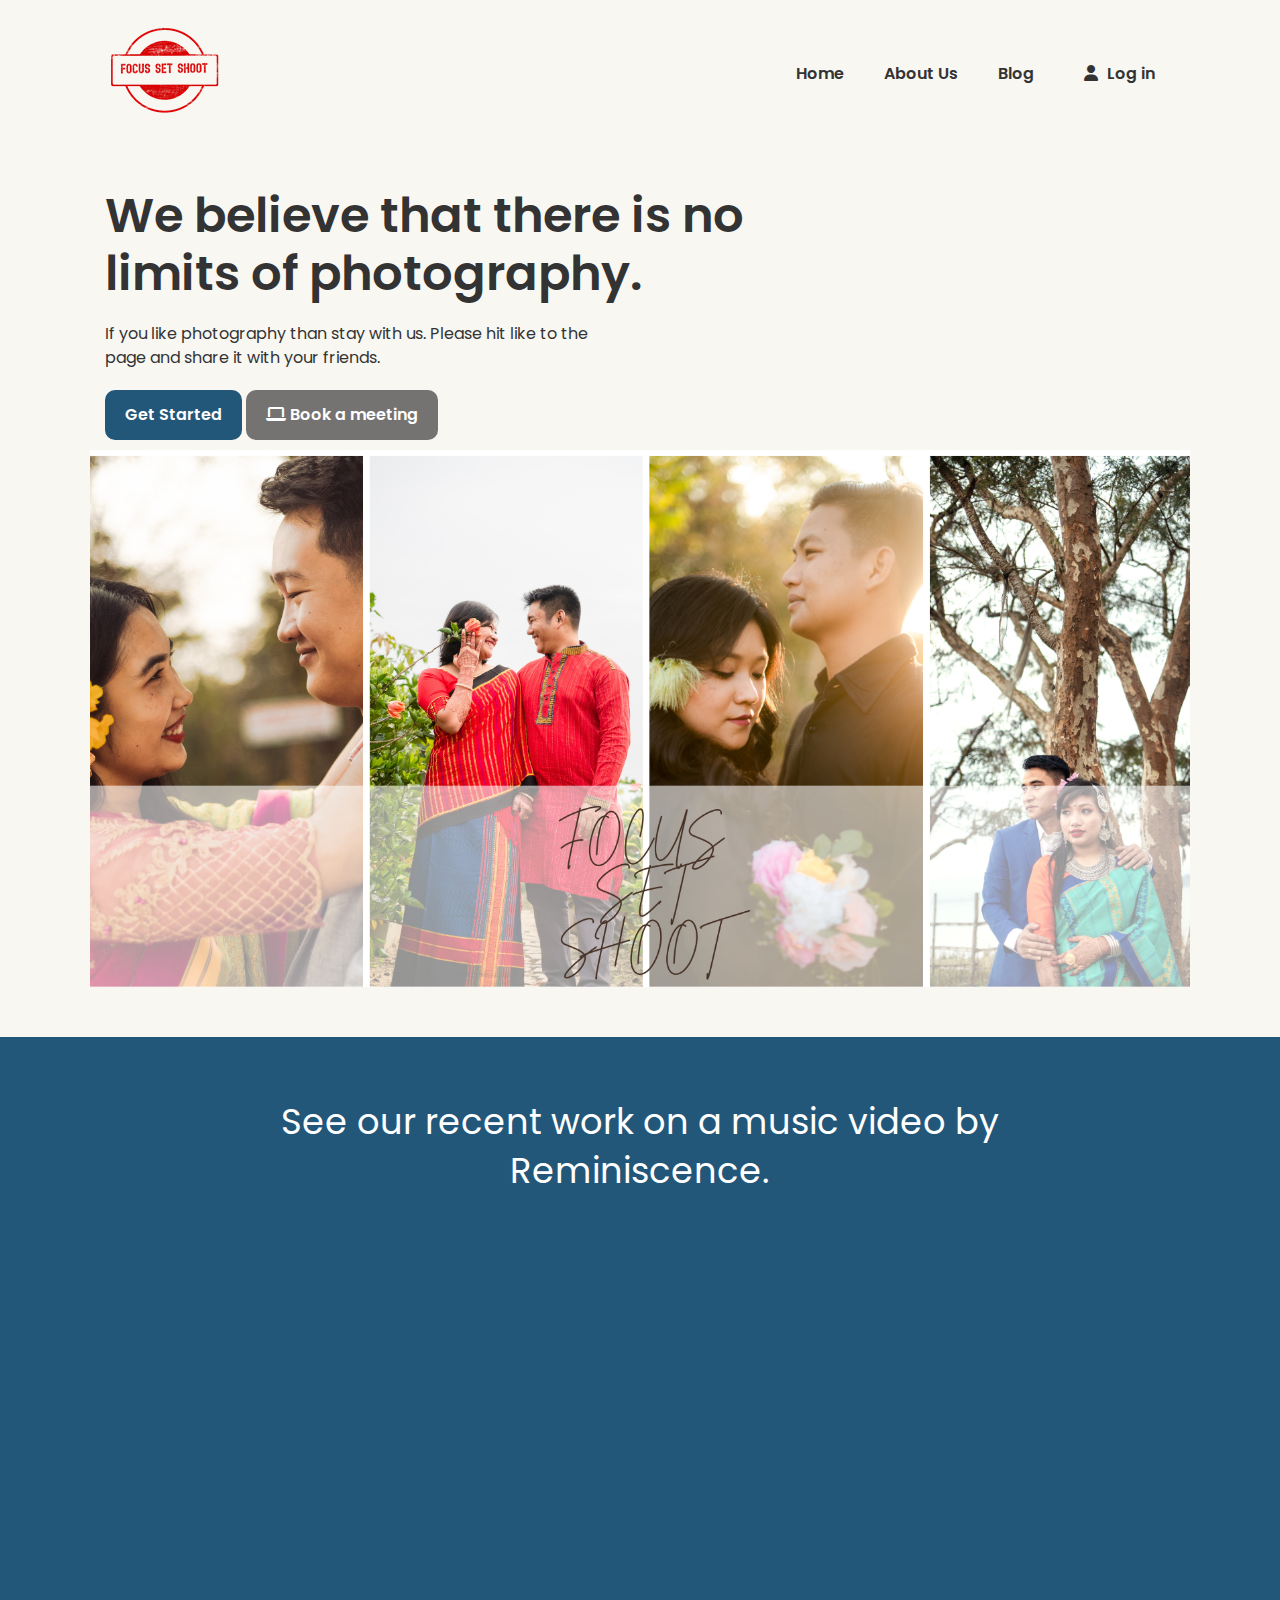
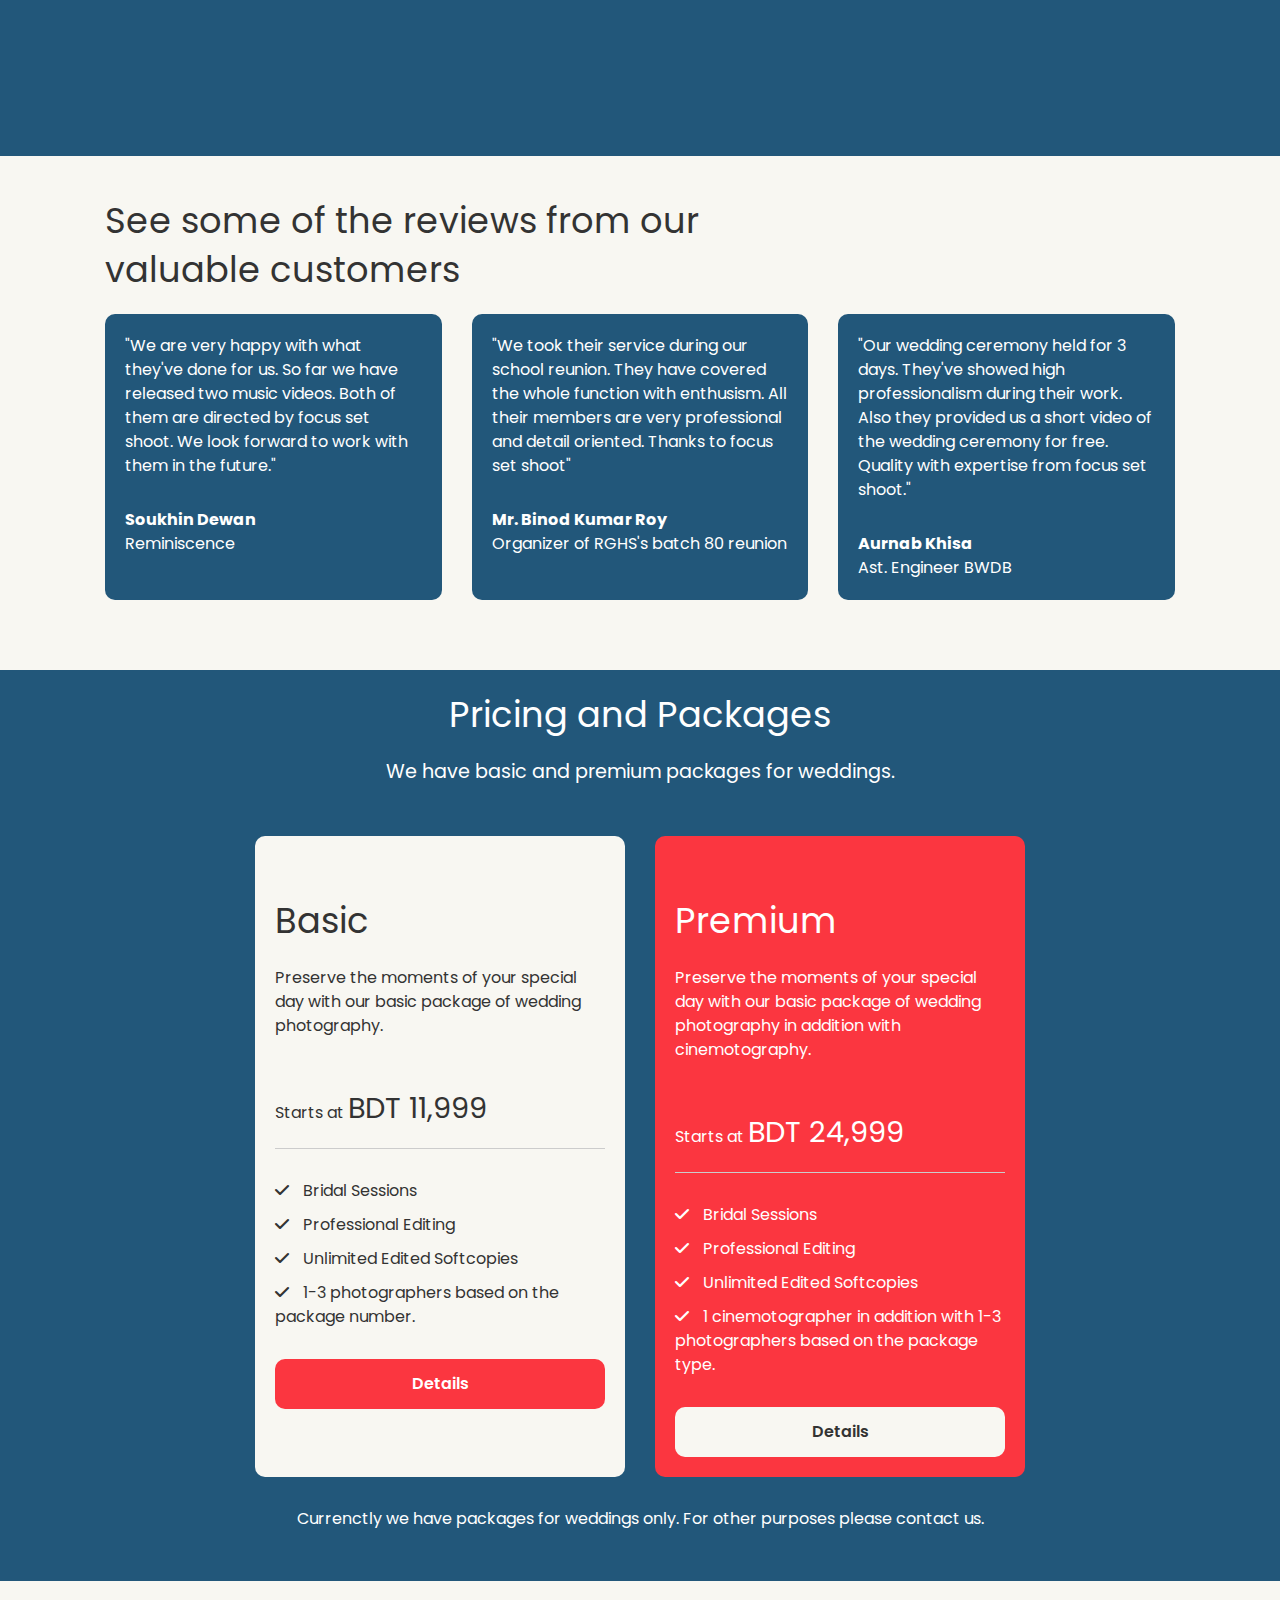
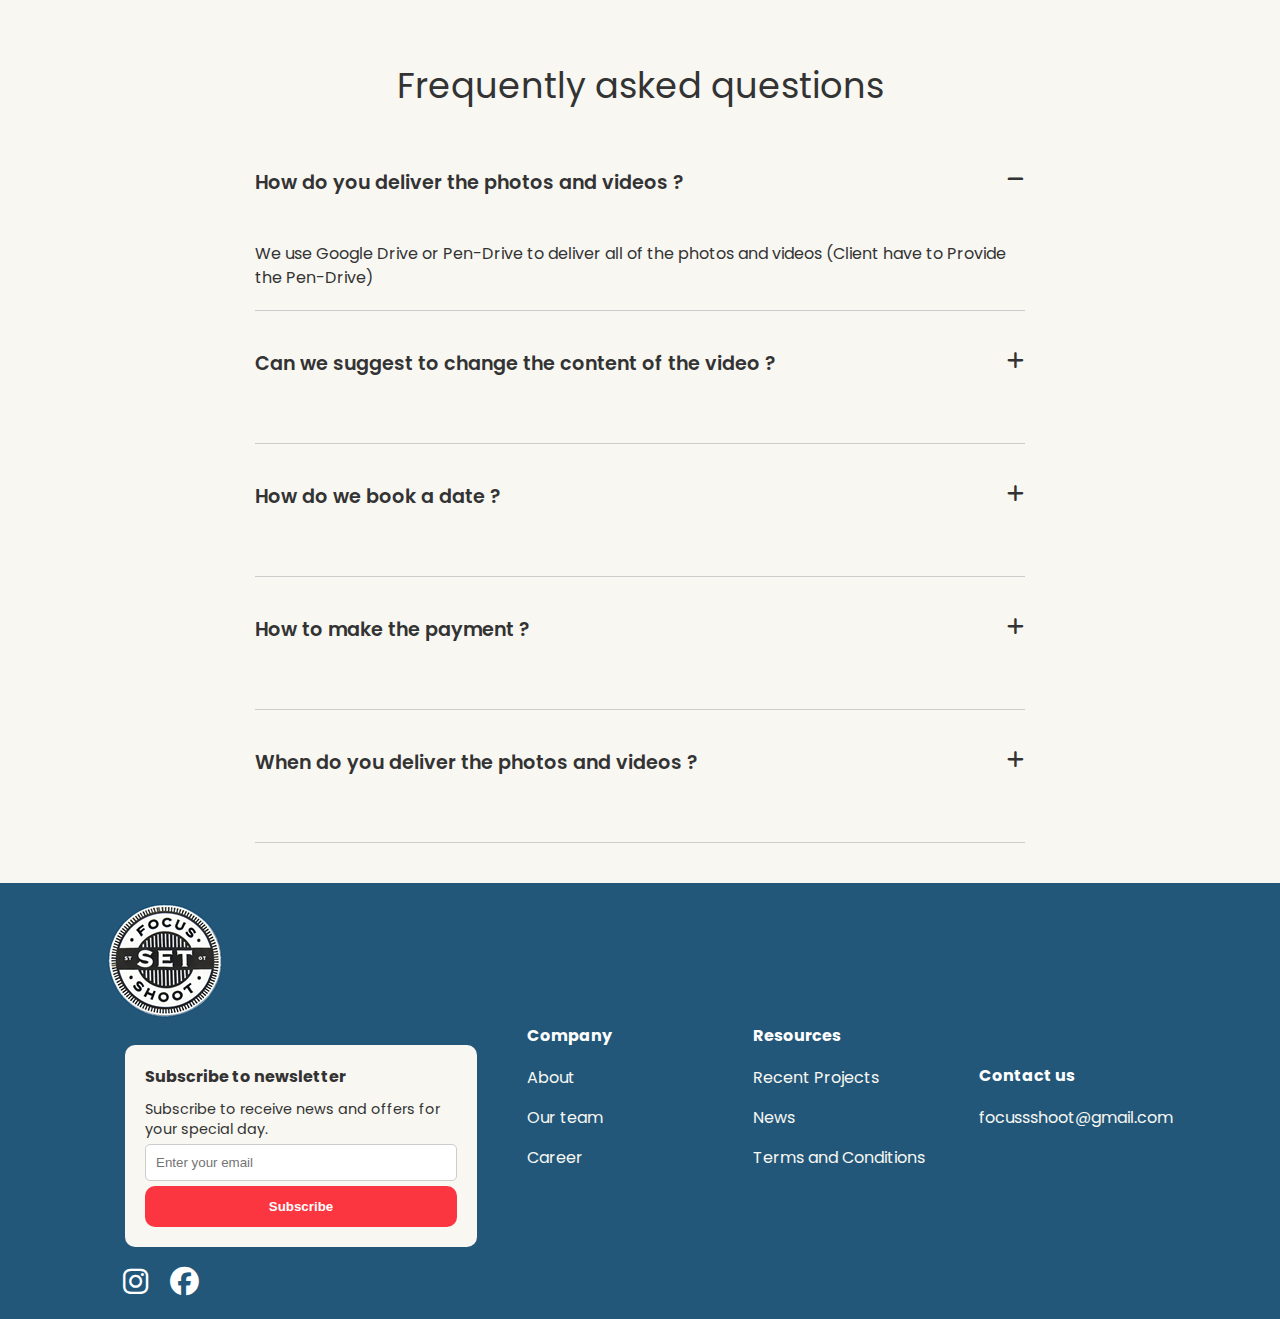
==== MyProject/index.html @ d3f42a9a "footer done, new logo added, olod logo modified" ====
<!DOCTYPE html>
<html lang="en">
  <head>
    <meta charset="UTF-8" />
    <meta name="viewport" content="width=device-width, initial-scale=1.0" />
    <title>Focus Set Shoot</title>

    <link rel="preconnect" href="https://fonts.googleapis.com" />
    <link rel="preconnect" href="https://fonts.gstatic.com" crossorigin />
    <link
      href="https://fonts.googleapis.com/css2?family=Poppins:wght@300;400;600;700&display=swap"
      rel="stylesheet"
    />

    <link
      rel="stylesheet"
      href="https://cdnjs.cloudflare.com/ajax/libs/font-awesome/6.7.2/css/all.min.css"
      integrity="sha512-Evv84Mr4kqVGRNSgIGL/F/aIDqQb7xQ2vcrdIwxfjThSH8CSR7PBEakCr51Ck+w+/U6swU2Im1vVX0SVk9ABhg=="
      crossorigin="anonymous"
      referrerpolicy="no-referrer"
    />

    <link rel="stylesheet" href="CSS/style.css" />
    <link rel="shortcut icon" href="images/icon.ico" type="image/x-icon" />
  </head>
  <body>
    <nav class="navbar">
      <div class="container">
        <div class="logo">
          <a href="index.html">
            <img src="images/logoRd.png" alt="logo" />
          </a>
        </div>

        <div class="main-menu">
          <ul>
            <li>
              <a href="index.html">Home</a>
            </li>
            <li>
              <a href="#">About Us</a>
            </li>
            <li>
              <a href="#">Blog</a>
            </li>

            <li>
              <a class="btn" href="#">
                <i class="fas fa-user"></i>
                Log in
              </a>
            </li>

          </ul>
        </div>
      </div>
    </nav>

    <!-- hero -->
    <section class="hero bg-light">

      <div class="container">
        <div class="hero-content">
          <h1 class="hero-heading text-xxl">
            We believe that there is no limits of photography.
          </h1>

          <p class="hero-text">
            If you like photography than stay with us. Please hit like to the page and share it with your friends.
          </p>

          <div class="hero-buttons">
            <a href="#" class="btn btn-semi-dark">
              Get Started
            </a>

            <a href="#" class="btn btn-light">
              <i class="fas fa-laptop"></i> Book a meeting
            </a>
          </div>



        </div>
      </div>
      <!-- <div class="container">
        <div class="hero-img">
          <img src="images/Hero Cropped.png" alt="hero-img">
        </div>
      </div> -->
    </section>


    <!-- Video Preview -->

    <section class="video bg-semi-dark">
      <div class="container-sm">
        <h2 class="video-heading text-xl text-center">
          See our recent work on a music video by Reminiscence.
        </h2>

        <div class="video-content">
          <iframe width="100%" height="100%" src="https://www.youtube.com/embed/bl9ekJa2oDQ?si=7kIt1I6F8BLaZdDZ" title="YouTube video player" frameborder="0" allow="accelerometer; autoplay; clipboard-write; encrypted-media; gyroscope; picture-in-picture; web-share" referrerpolicy="strict-origin-when-cross-origin" allowfullscreen></iframe>
        </div>


      </div>
    </section>
    
    <!-- Testimonials -->

    <section class="testimonials bg-light">
      <div class="container">
        <h3 class="testimonials-heading text-xl">
          See some of the reviews from our valuable customers
        </h3>
        <div class="testimonials-grid">
          <div class="card">
            <p>"We are very happy with what they've done for us. So far we have released two music videos. Both of them are directed by focus set shoot. We look forward to work with them in the future."</p>
            <p>Soukhin Dewan</p>
            <p>Reminiscence</p>
          </div>

          <div class="card">
            <p>"We took their service during our school reunion. They have covered the whole function with enthusism. All their members are very professional and detail oriented. Thanks to focus set shoot"</p>
            <p>Mr. Binod Kumar Roy</p>
            <p>Organizer of RGHS's batch 80 reunion</p>
          </div>

          <div class="card">
            <p>"Our wedding ceremony held for 3 days. They've showed high professionalism during their work. Also they provided us a short video of the wedding ceremony for free. Quality with expertise from focus set shoot."</p>
            <p>Aurnab Khisa</p>
            <p>Ast. Engineer BWDB</p>
          </div>
        </div>

      </div>
    </section>


    <!-- Pricing and packages -->

    <section class="pricing bg-semi-dark">
      <div class="container-sm">
        <h3 class="pricing-heading text-xl text-center">
          Pricing and Packages
        </h3>
        <p class="pricing-subheading text-md text-center">
          We have basic and premium packages for weddings.
        </p>

        <!-- pricing grid -->
         <div class="pricing-grid">
          <!-- Pricing Card 1 -->
          <div class="card bg-light">
            <div class="pricing-card-header">
              <h4 class="pricing-card-heading text-xl">
                Basic
              </h4>
              <p class="pricing-card-subheading">
                Preserve the moments of your special day with our basic package of wedding photography. 
              </p>
              <p class="pricing-card-price">
                Starts at
                <span class="text-lg">BDT 11,999</span>
              </p>
            </div>

            <div class="pricing-card-body">
              <ul>
                <li>
                  <i class="fas fa-check"></i>
                  Bridal Sessions
                </li>
                <li>
                  <i class="fas fa-check"></i>
                  Professional Editing
                </li>
                <li>
                  <i class="fas fa-check"></i>
                  Unlimited Edited Softcopies
                </li>
                <li>
                  <i class="fas fa-check"></i>
                  1-3 photographers based on the package number.
                </li>
              </ul>

              <a href="#" class="btn btn-primary btn-block">Details</a>

            </div>
          </div>
          <!-- Pricing card 2 -->
          <div class="card bg-primary">
            <div class="pricing-card-header">
              <h4 class="pricing-card-heading text-xl">
                Premium
              </h4>
              <p class="pricing-card-subheading">
                Preserve the moments of your special day with our basic package of wedding photography in addition with cinemotography. 
              </p>
              <p class="pricing-card-price">
                Starts at
                <span class="text-lg">BDT 24,999</span>
              </p>
            </div>

            <div class="pricing-card-body">
              <ul>
                <li>
                  <i class="fas fa-check"></i>
                  Bridal Sessions
                </li>
                <li>
                  <i class="fas fa-check"></i>
                  Professional Editing
                </li>
                <li>
                  <i class="fas fa-check"></i>
                  Unlimited Edited Softcopies
                </li>
                <li>
                  <i class="fas fa-check"></i>
                  1 cinemotographer in addition with 1-3 photographers based on the package type.
                </li>
              </ul>
              <a href="#" class="btn btn-block">Details</a>
            </div>
          </div>
        </div>
         
        <p class="pricing-footer text-center">
        Currenctly we have packages for weddings only. For other purposes please contact us.
        </p>

      </div>

    </section>

<!-- FAQ -->
    <section class="faq bg-light">
      <div class="container-sm">
        <h3 class="text-xl text-center">
          Frequently asked questions
        </h3>

        <div class="faq-content">
          <div class="faq-group">
            <div class="faq-group-header">
              <h4 class="text-md">
                How do you deliver the photos and videos ?
              </h4>
              <i class="fas fa-minus"></i>
            </div>
            <div class="faq-group-body open">
              <p>We use Google Drive or Pen-Drive to deliver all
                of the photos and videos (Client have to Provide
                the Pen-Drive)</p>
            </div>
          </div>
          
          <div class="faq-group">
            <div class="faq-group-header">
              <h4 class="text-md">
                Can we suggest to change the content of the video ?
              </h4>
              <i class="fas fa-plus"></i>
            </div>
            <div class="faq-group-body">
              <p>We highly appreciate customer participation in content creation. However, after the finalized product we charge some extra amount for re-editing the content.</p>
            </div>
          </div>
          
          <div class="faq-group">
            <div class="faq-group-header">
              <h4 class="text-md">
                How do we book a date ?
              </h4>
              <i class="fas fa-plus"></i>
            </div>
            <div class="faq-group-body">
              <p>Contact us through email for business purposes and for local service contact us via whatsapp. Besides, you can connect with us through social media.</p>
            </div>
          </div>
          
          <div class="faq-group">
            <div class="faq-group-header">
              <h4 class="text-md">
                How to make the payment ?
              </h4>
              <i class="fas fa-plus"></i>
            </div>
            <div class="faq-group-body">
              <p>We receieve payment via bkash, nagad, bank transfer and cash.</p>
            </div>
          </div>
          
          <div class="faq-group">
            <div class="faq-group-header">
              <h4 class="text-md">
                When do you deliver the photos and videos ?
              </h4>
              <i class="fas fa-plus"></i>
            </div>
            <div class="faq-group-body">
              <p>We deliver the photos within 2 months.</p>
            </div>
          </div>
        </div>

      </div>
    </section>


    <!-- footer -->
    <footer class="footer bg-semi-dark">
      <div class="container">
        <div class="footer-grid">
          <div>
            <a href="index.html">
              <img src="images/whitelg.png" alt="logo">
            </a>

            <div class="card bg-light">
              <h4>Subscribe to newsletter</h4>
              <p class="text-sm">Subscribe to receive news and offers for your special day.</p>
              <form>
                <input type="email" placeholder="Enter your email" id="email">
                <button type="submit" class="btn btn-primary btn-block">Subscribe</button>
              </form>
            </div>
            <i class="fab fa-instagram"></i>
            <i class="fab fa-facebook"></i>
          </div>

          <div>
            <h4>Company</h4>
            <ul>
              <li><a href="#">About</a></li>
              <li><a href="#">Our team</a></li>
              <li><a href="#">Career</a></li>
            </ul>
          </div>

          <div>
            <h4>Resources</h4>
            <ul>
              <li><a href="#">Recent Projects</a></li>
              <li><a href="#">News</a></li>
              <li><a href="#">Terms and Conditions</a></li>
            </ul>
          </div>

          <div>
            <h4>Contact us</h4>
            <ul>
              <li><a href="#">focussshoot@gmail.com</a></li>
            </ul>
          </div>

        </div>
      </div>
    </footer>


    <script src="js/main.js"></script>
  </body>
</html>
---- MyProject/CSS/style.css ----
* {
    box-sizing: border-box;
    margin: 0;
    padding: 0;
}

:root {
    --primary-color: #FB3640;
    --light-color:#F8F7F2; 
    --dark-color: #111; 
    --semi-dark-color: #22577A;
}

body {
    font-family: 'Poppins', sans-serif;
    font-size: 16px;
    line-height: 1.5;
    background: var(--light-color);
}

a {
    text-decoration: none;
    color: #333;
}

ul {
    list-style: none;
}

img {
    max-width: 100%;
}


/* Navbar*/
.navbar {
    background: var(--light-color);
    padding: 20px;
}

.navbar .container {
    display: flex;
    justify-content: space-between;
    align-items: center;
}

.navbar .main-menu ul {
    display: flex;
}

.navbar ul li a {
    padding: 10px 20px;
    display: block;
    font-weight: 600;
    transition: 0.5s;
}

.navbar ul li a:hover {
    color: var(--primary-color);
} 

.navbar ul li:last-child a {
    margin-left: 10px;
}

.navbar ul li i {
    margin-right: 5px;
}


/* hero */
.hero {
    margin-bottom: 50px;
    background: var(--light-color);
}

.hero .container {
    background: url(../images/Hero\ Cropped.png) no-repeat;
    background-size: contain;
    background-position: center bottom;
    height: 800px;
    /* margin-top: 20px; */
}



.hero .hero-content {
    width: 70%;
}

.hero .hero-text {
    width: 70%;
    margin-bottom: 20px;
}


/* Vdo content */

.video {
    padding: 10px 0 40px;
}

.video h2{
    color: #fff;
    padding-top: 10px;
}

.video-content {
    padding: 10px 0 40px;
    display: flex;
    justify-content: center;
    align-items: center;
    height: 500px;
}


/* Testimonials */
.testimonials .container {
    padding-bottom: 30px;
}

.testimonials-heading {
    width: 700px;
}

.testimonials-grid {
    display: grid;
    grid-template-columns: repeat(3, 1fr);
    gap: 30px;
}

.testimonials .card p:nth-child(2) {
    margin-top: 30px;
    font-weight: bold;
}


/* Pricing  */

.pricing .container-sm {
    padding-bottom: 20px;
}

.pricing .pricing-heading {
    padding-top: 20px;
}

.pricing .pricing-grid {
    display: grid;
    grid-template-columns: repeat(2, 1fr);
    gap: 30px;
    margin-top: 50px;
}

.pricing-grid .card a:last-child {
    margin-top: 30px;
}

.pricing .pricing-card-subheading {
    margin-bottom: 30px;
}

.pricing .pricing-card-price {
    margin-bottom: 30px;
    padding: 20px 0;
    border-bottom: 1px solid #ccc;
}

.pricing ul {
    margin: 30px 0;
}

.pricing ul li {
    margin-bottom: 10px;
}

.pricing ul li i {
    margin-right: 10px;
}

.pricing .pricing-footer {
    margin: 30px 0;
}


/* FAQ */

.faq {
    padding: 40px 0;
}

.faq .faq-group {
    border-bottom: 1px solid #ccc;
    padding-bottom: 20px;
}

.faq .faq-group .faq-group-header {
    position: relative;
    padding: 20px 0;
    margin-bottom: 15px;
} 

.faq .faq-group .faq-group-header h4 {
    font-weight: 600;
    width: 90%;
}

.faq .faq-group .faq-group-header i {
    position: absolute;
    right: 0;
    top: 40px; 
    font-size: 1.2rem;
    cursor: pointer;
}

.faq .faq-group .faq-group-body {
    display: none;
}

.faq .faq-group .faq-group-body.open {
    display: block;
}


/* Footer */

.footer {
    padding: 20px 0;
}

.footer h4 {
    margin-bottom: 10px;
}

.footer ul li {
    line-height: 2.5;
}

.footer ul li a {
    color: #F8F7F2;
}

.footer i {
    font-size: 1.8rem;
}

.footer .footer-grid {
    display: grid;
    grid-template-columns: 2fr 1fr 1fr 1fr;
    gap: 30px;
    justify-content: center;
    align-items: center;
}

.footer .card {
    margin: 20px;
}

.footer input[type='email'] {
    width: 100%;
    padding: 10px;
    border: 1px solid #ccc;
    border-radius: 5px;
    margin-bottom: 5px;
}

.footer .footer-grid i {
    margin-left: 18px;
}


/* utility classes */

.container {
    max-width: 1100px;
    margin: 0 auto;
    padding: 0 15px;
}

.container-sm {
    max-width: 800px;
    margin: 0 auto;
    padding: 0 15px;
}

/* Buttons */

.btn {
    display: inline-block;
    padding: 13px 20px;
    background: var(--light-color);
    color: #333;
    font-weight: 600;
    text-decoration: none;
    border: none;
    border-radius: 10px;
    cursor: pointer;
    text-align: center;
    transition: 0.5s;
}

.btn:hover {
    opacity: 0.8;
}

.btn-primary {
    background: var(--primary-color);
    color: #fff;
}

.btn-light {
    background: #757272;
    color: #fff;
}

.btn-dark {
    background: var(--dark-color);
    color: #fff;
}

.btn-semi-dark {
    background: var(--semi-dark-color);
    color: #fff;
}

.btn-block {
    display: block;
    width: 100%;
}

/* Card */

.card {
    background: var(--semi-dark-color);
    color: #fff;
    border-radius: 10px;
    padding: 20px;
}

/* text classes */

.text-xxl {
    font-size: 3rem;
    line-height: 1.2;
    font-weight: 600;
    margin: 40px 0 20px;
}

.text-xl {
    font-size: 2.2rem;
    line-height: 1.4;
    font-weight: normal;
    margin: 40px 0 20px;
}

.text-lg {
    font-size: 1.8rem;
    line-height: 1.4;
    font-weight: normal;
    margin: 30px 0 20px;
}

.text-md {
    font-size: 1.2rem;
    line-height: 1.4;
    font-weight: normal;
    margin: 20px 0 10px;
}

.text-sm {
    font-size: .9rem;
    line-height: 1.4;
    font-weight: normal;
    margin: 10px 0 5px;
}

.text-center {
    text-align: center;
}


/* background */

.bg-primary {
    background: var(--primary-color);
    color: #fff;
}

.bg-light {
    background: var(--light-color);
    color: #333;
}

.bg-dark {
    background: var(--dark-color);
    color: #fff;
}

.bg-semi-dark {
    background: var(--semi-dark-color);
    color: #fff;
}
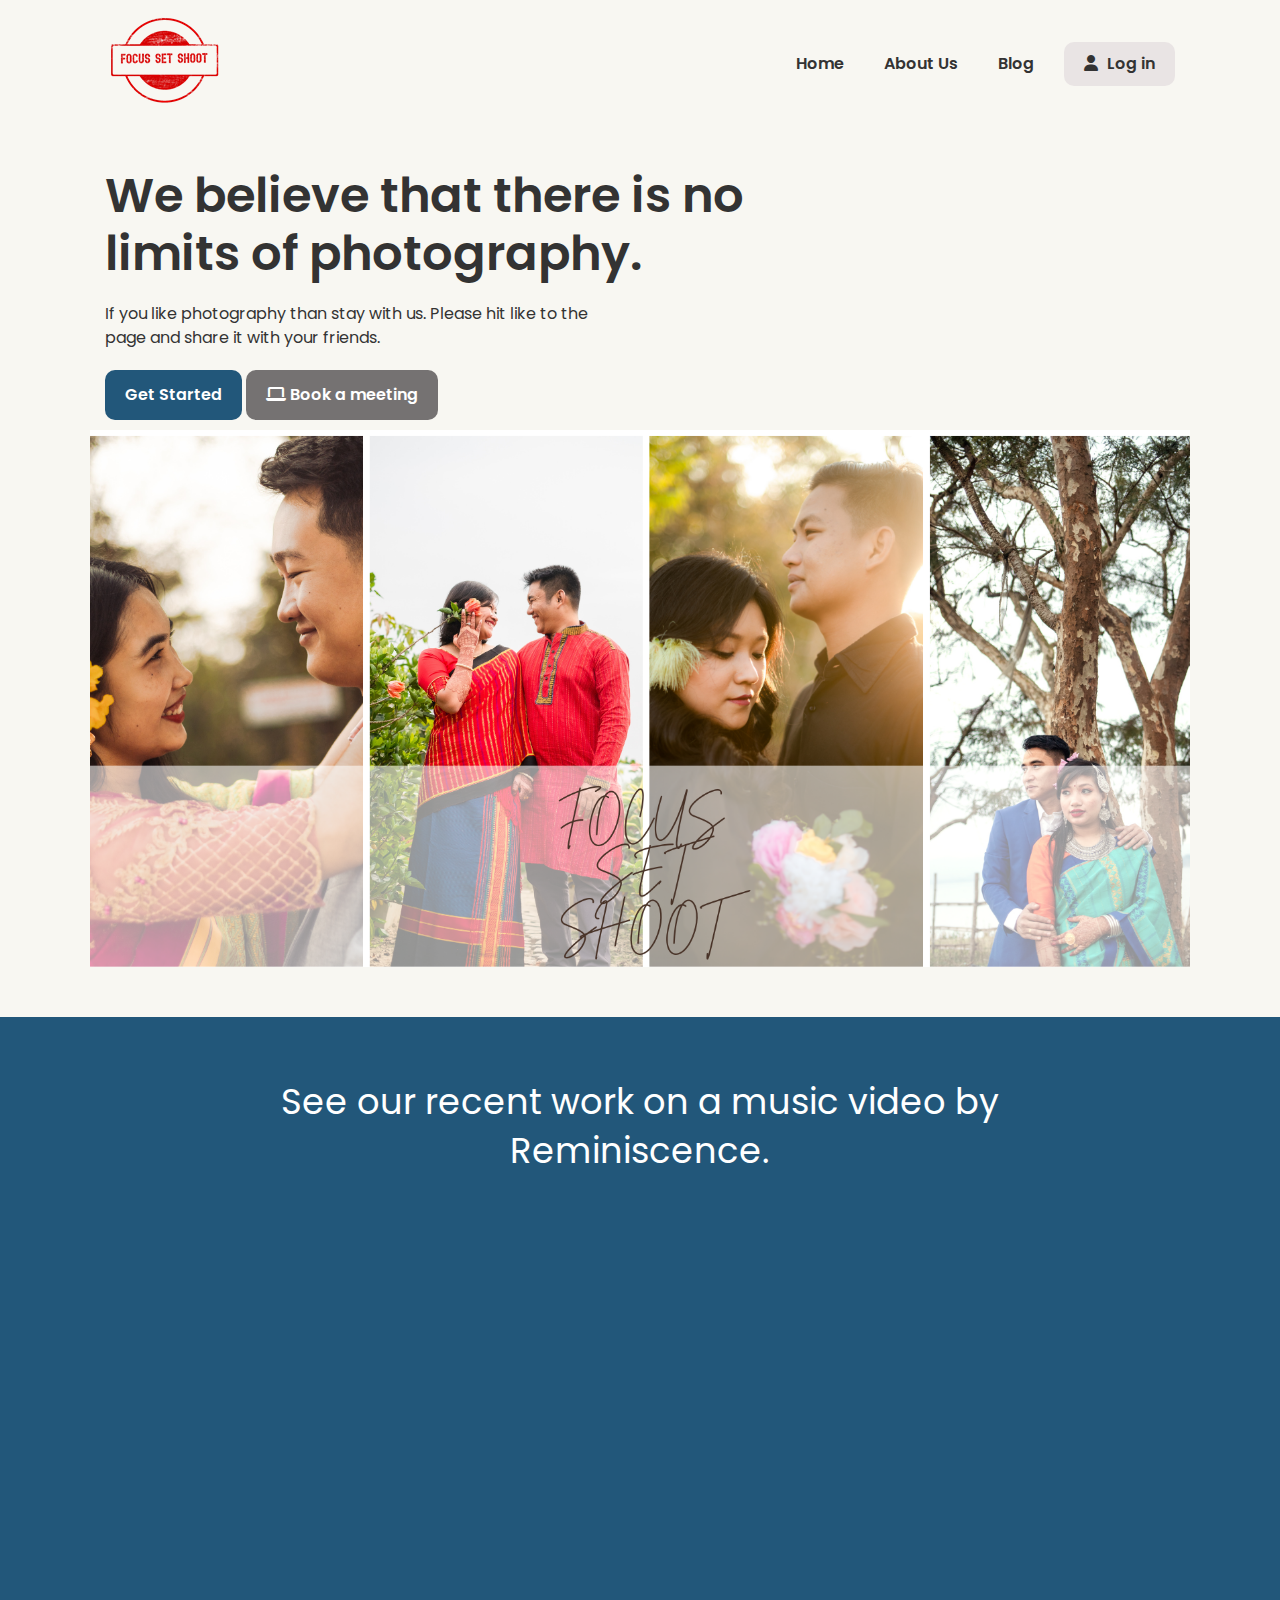
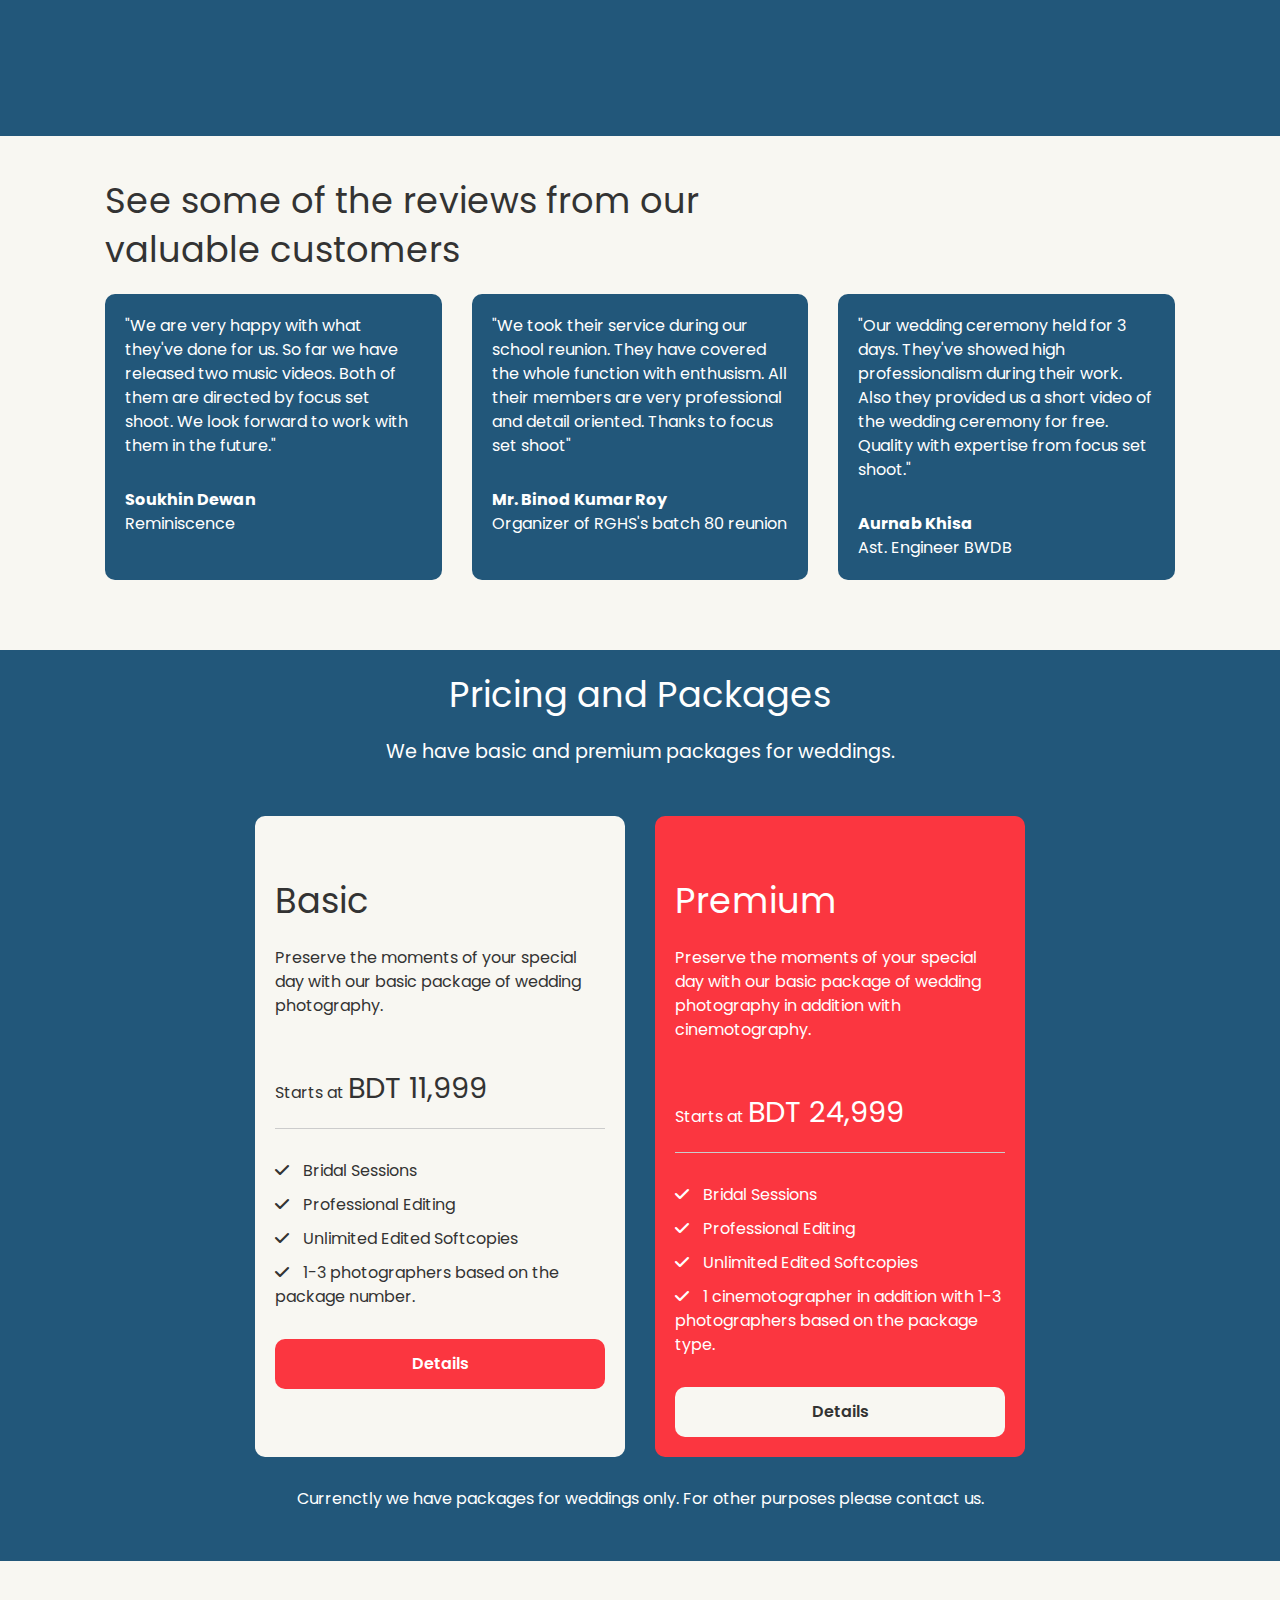
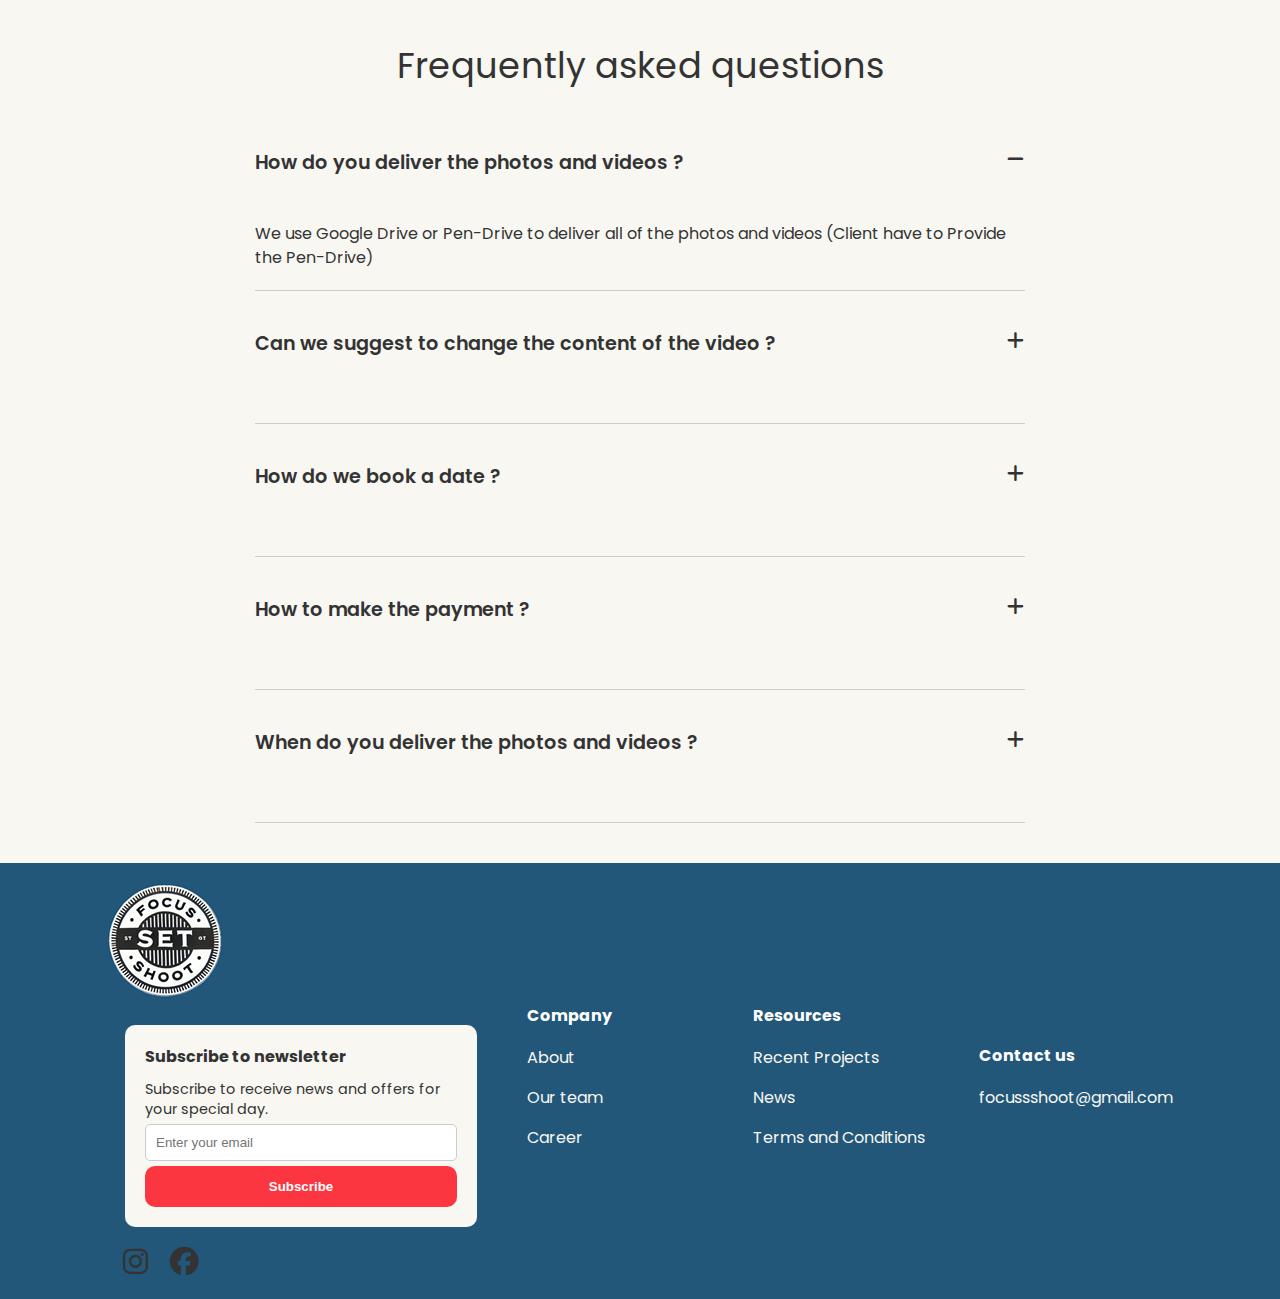
==== commit 61a2fee7: "hamburger menu done with responsiveness" ====
--- a/MyProject/index.html
+++ b/MyProject/index.html
@@ -53,6 +53,36 @@
 
           </ul>
         </div>
+
+        <!-- Hamburger-menu -->
+
+        <button id="hamburger-button" class="hamburger-button">
+          <div class="hamburger-line"></div>
+          <div class="hamburger-line"></div>
+          <div class="hamburger-line"></div>
+        </button>
+
+        <div class="mobile-menu">
+          <ul>
+            <li>
+              <a href="index.html">Home</a>
+            </li>
+            <li>
+              <a href="#">About Us</a>
+            </li>
+            <li>
+              <a href="#">Blog</a>
+            </li>
+
+            <li>
+              <a class="btn" href="#">
+                <i class="fas fa-user"></i>
+                Log in
+              </a>
+            </li>
+          </ul>
+          
+        </div>
       </div>
     </nav>
 
@@ -329,8 +359,8 @@
                 <button type="submit" class="btn btn-primary btn-block">Subscribe</button>
               </form>
             </div>
-            <i class="fab fa-instagram"></i>
-            <i class="fab fa-facebook"></i>
+            <a href="https://www.instagram.com/focus.set.shoot" target="_blank"><i class="fab fa-instagram"></i></a>
+            <a href="https://www.facebook.com/focussetshoot" target="_blank"><i class="fab fa-facebook"></i></a>
           </div>
 
           <div>
--- a/MyProject/CSS/style.css
+++ b/MyProject/CSS/style.css
@@ -35,7 +35,7 @@
 /* Navbar*/
 .navbar {
     background: var(--light-color);
-    padding: 20px;
+    padding: 10px;
 }
 
 .navbar .container {
@@ -61,11 +61,14 @@
 
 .navbar ul li:last-child a {
     margin-left: 10px;
+    background: #e9e4e4;
 }
 
 .navbar ul li i {
     margin-right: 5px;
 }
+
+
 
 
 /* hero */
@@ -402,3 +405,73 @@
 }
 
 
+/* hamburger-button */
+
+.hamburger-button {
+    display: none;
+    background: none;
+    cursor: pointer;
+    border: none;
+    padding: 10px;
+    z-index: 1000;
+}
+
+.hamburger-button .hamburger-line {
+    width: 30px;
+    height: 3px;
+    background: #333;
+    margin: 5px 0;
+}
+
+/* mobile menu */
+
+.mobile-menu {
+    position: fixed;
+    top: 0;
+    right: -300px;
+    /* right: 0; */
+    width: 250px;
+    height: 100%;
+    z-index: 100;
+    background: #fff;
+    box-shadow: 0px 0px 10px rgba(0, 0, 0, 0.2);
+    transition: right 0.3s ease-in-out;
+}
+
+.mobile-menu ul {
+    margin-top: 100px;
+    padding-right: 10px;
+}
+
+.mobile-menu ul li {
+    margin: 10px 0;
+}
+
+.mobile-menu ul li a {
+    font-size: 20px;
+    transition: 0.3s;
+}
+
+.mobile-menu.active {
+    right: 0;
+}
+
+/* Media Queries */
+
+@media (max-width: 960px) {
+
+}
+
+@media (max-width: 670px) {
+    .navbar .main-menu {
+        display: none;
+    }
+
+    .hamburger-button {
+        display: block;
+    }
+}
+
+@media (max-width: 500px) {
+    
+}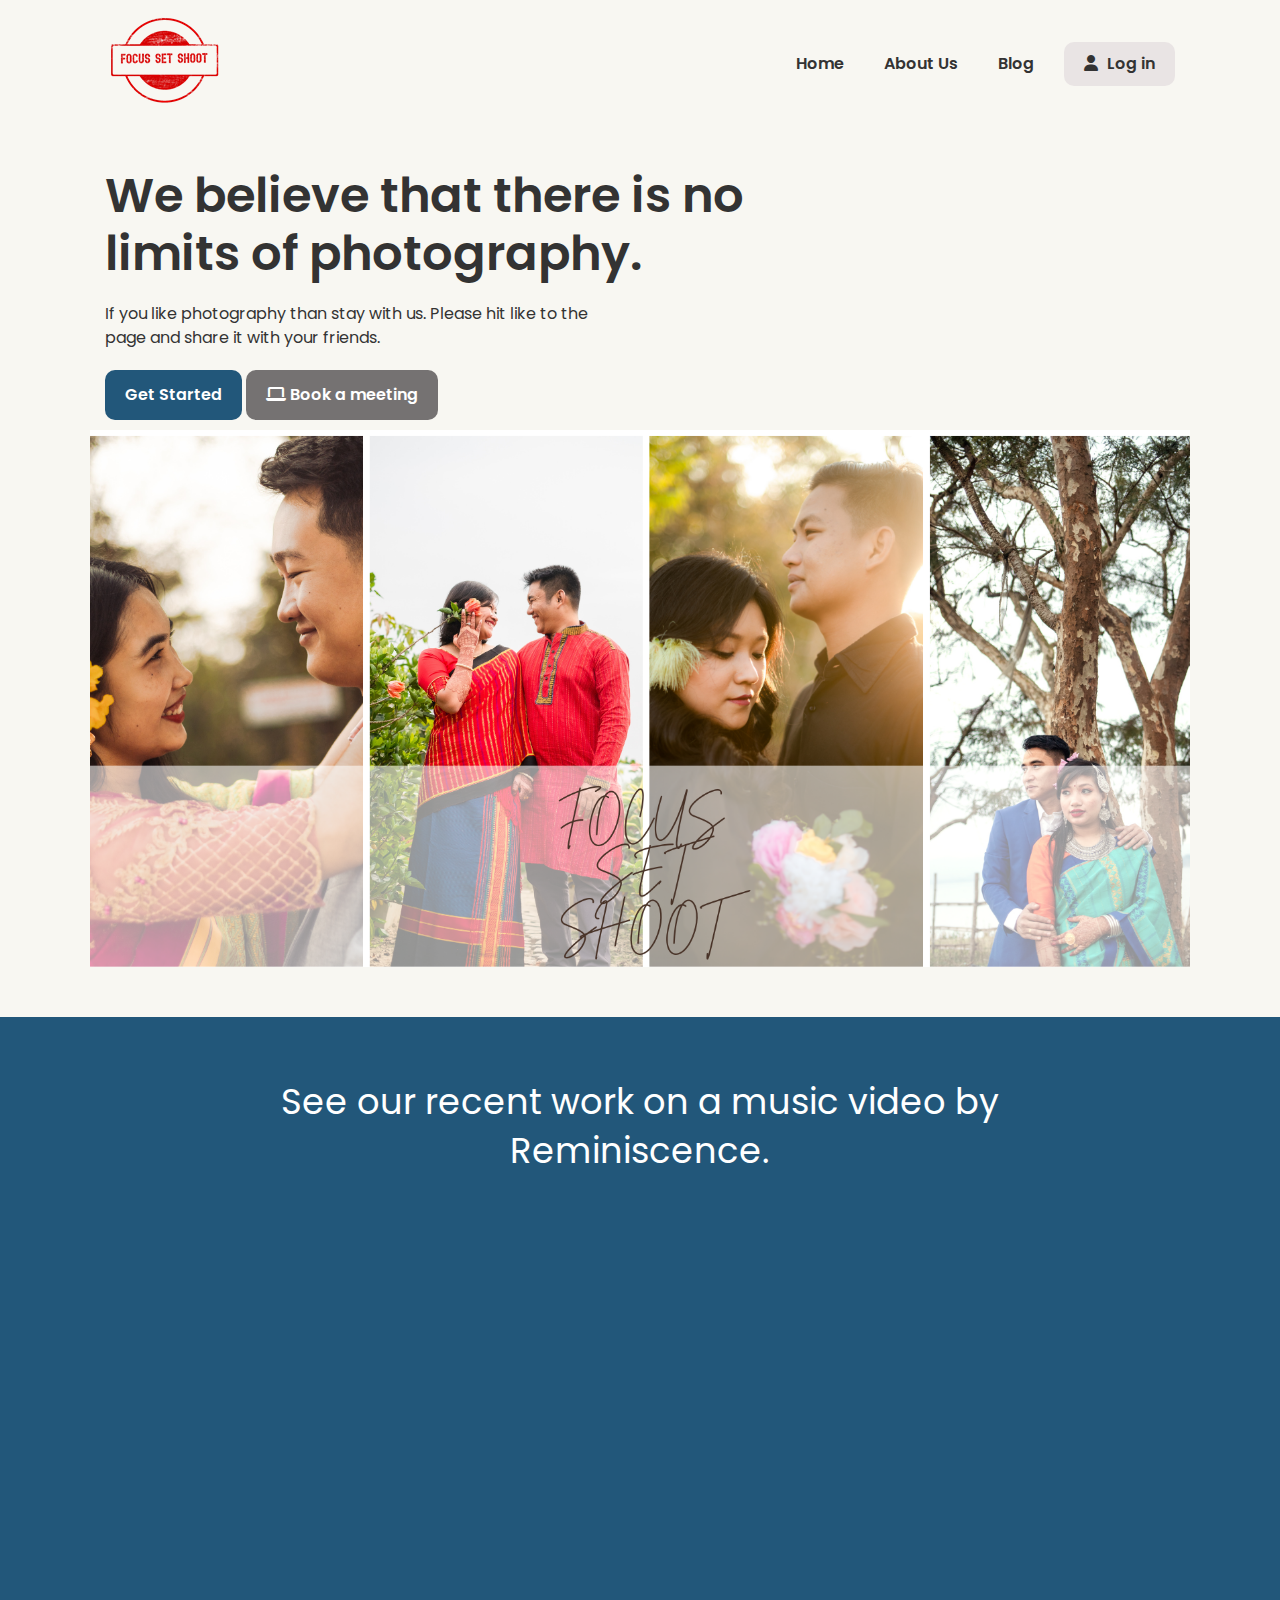
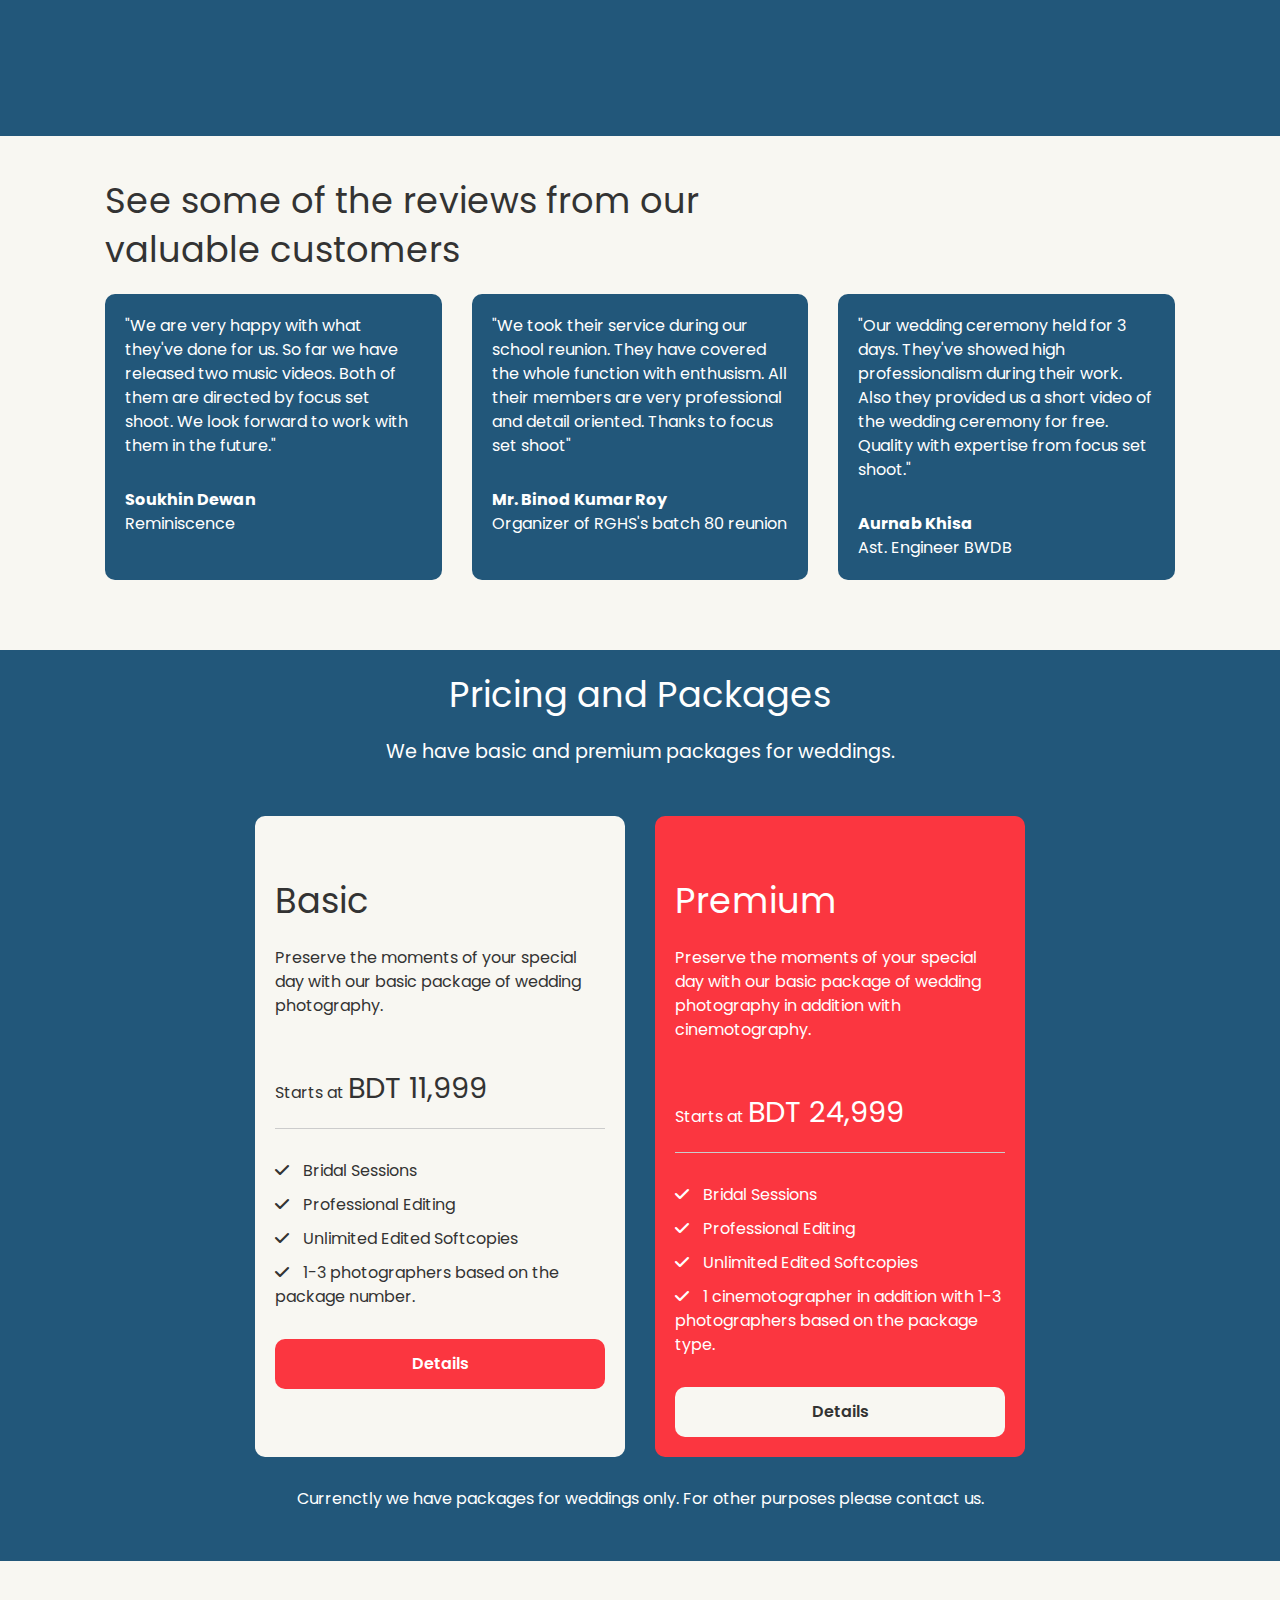
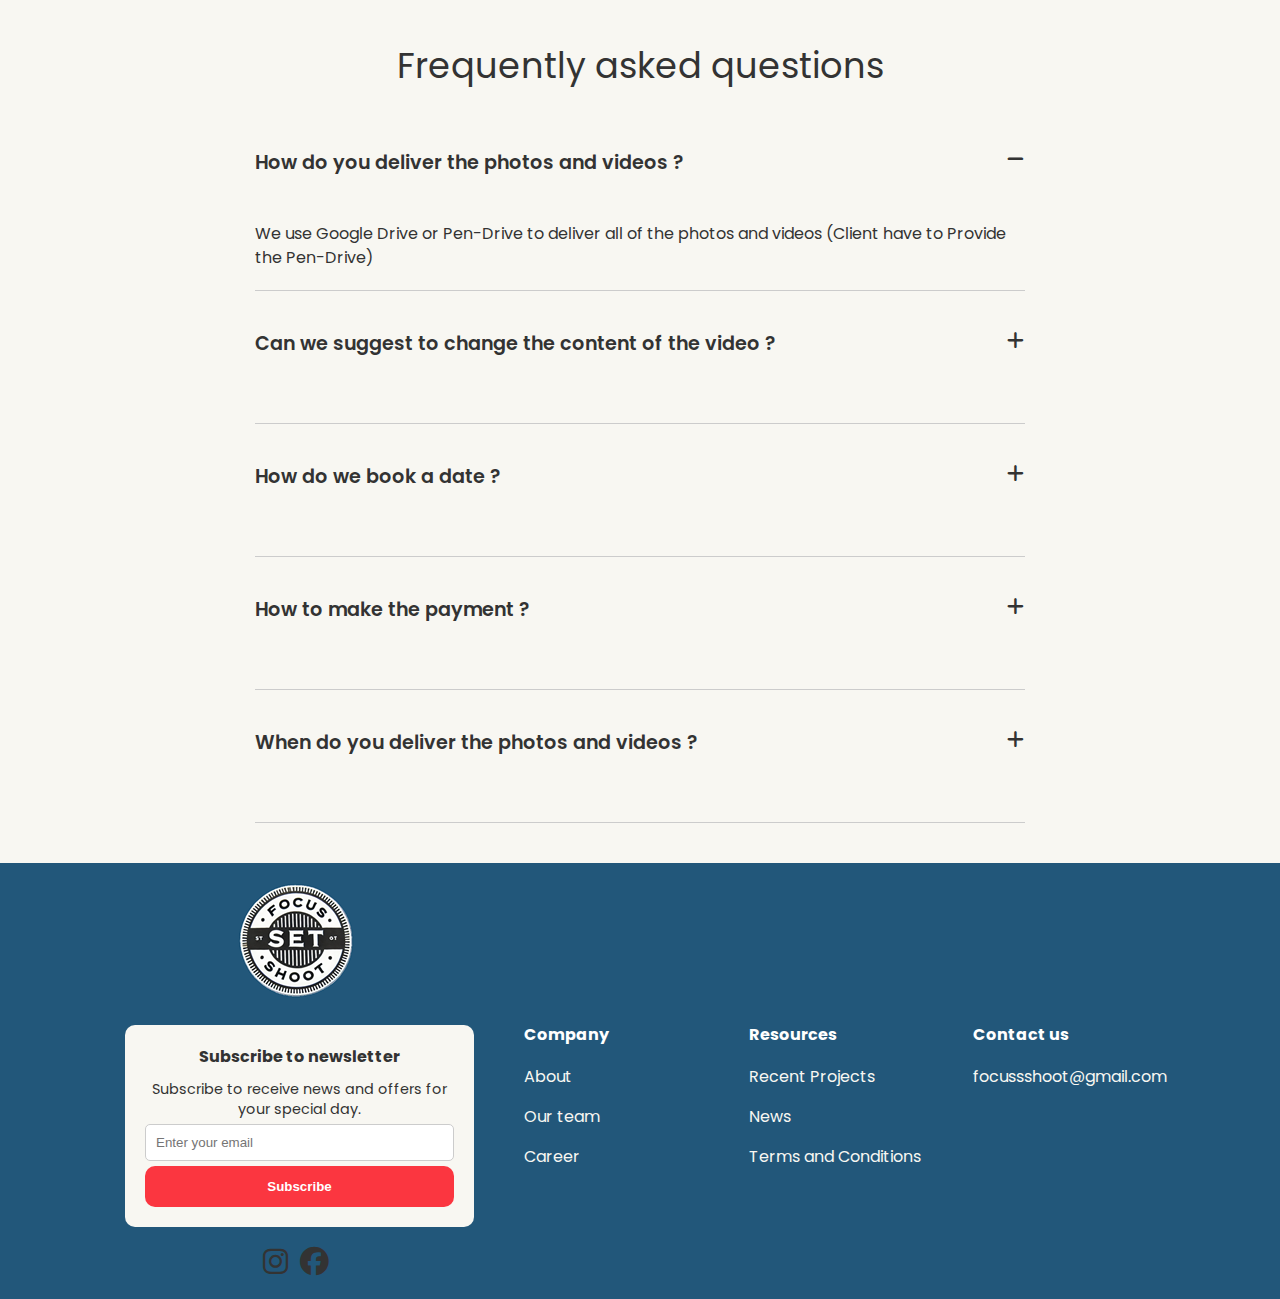
==== commit fc7e5b63: "media queries is completed, added some alighnment in footer" ====
--- a/MyProject/index.html
+++ b/MyProject/index.html
@@ -346,7 +346,7 @@
     <footer class="footer bg-semi-dark">
       <div class="container">
         <div class="footer-grid">
-          <div>
+          <div class="first-grid">
             <a href="index.html">
               <img src="images/whitelg.png" alt="logo">
             </a>
@@ -363,7 +363,7 @@
             <a href="https://www.facebook.com/focussetshoot" target="_blank"><i class="fab fa-facebook"></i></a>
           </div>
 
-          <div>
+          <div class="company">
             <h4>Company</h4>
             <ul>
               <li><a href="#">About</a></li>
@@ -372,7 +372,7 @@
             </ul>
           </div>
 
-          <div>
+          <div class="resources">
             <h4>Resources</h4>
             <ul>
               <li><a href="#">Recent Projects</a></li>
@@ -381,7 +381,7 @@
             </ul>
           </div>
 
-          <div>
+          <div class="contact">
             <h4>Contact us</h4>
             <ul>
               <li><a href="#">focussshoot@gmail.com</a></li>
--- a/MyProject/CSS/style.css
+++ b/MyProject/CSS/style.css
@@ -16,6 +16,7 @@
     font-size: 16px;
     line-height: 1.5;
     background: var(--light-color);
+    overflow-x: hidden;
 }
 
 a {
@@ -252,7 +253,11 @@
     grid-template-columns: 2fr 1fr 1fr 1fr;
     gap: 30px;
     justify-content: center;
-    align-items: center;
+    align-items: start;
+}
+
+.footer .footer-grid .company, .footer .footer-grid .resources, .footer .footer-grid .contact {
+    padding-top: 140px;
 }
 
 .footer .card {
@@ -267,8 +272,12 @@
     margin-bottom: 5px;
 }
 
-.footer .footer-grid i {
-    margin-left: 18px;
+.footer .footer-grid .first-grid {
+    text-align: center;
+}
+
+.footer .footer-grid a {
+    padding-right: 8px;
 }
 
 
@@ -429,7 +438,6 @@
     position: fixed;
     top: 0;
     right: -300px;
-    /* right: 0; */
     width: 250px;
     height: 100%;
     z-index: 100;
@@ -459,7 +467,9 @@
 /* Media Queries */
 
 @media (max-width: 960px) {
-
+    .text-xxl {
+        font-size: 2.5rem;
+    }
 }
 
 @media (max-width: 670px) {
@@ -470,8 +480,76 @@
     .hamburger-button {
         display: block;
     }
+
+    .hero .container {
+        background: url('../images/tempmobilee.png') no-repeat;
+        background-size: 380px 700px;
+        background-position: bottom;
+        height: 1070px;
+    }
+
+    .hero .hero-content {
+        width: 100%;
+        text-align: center;
+    }
+
+    .hero .hero-text {
+        width: 100%;
+    }
+
+    .hero .hero-buttons .btn{
+        display: block;
+        margin-bottom: 10px;
+    }
+
+    .text-xl {
+        font-size: 1.7rem;
+    }
+
+    .text-lg {
+        font-size: 1.4rem;
+    }
+
+    .text-md {
+        font-size: 1rem;
+    }
+
+    .testimonials .testimonials-heading {
+        width: 100%;
+        text-align: center;
+    }
+
+    .testimonials .testimonials-grid {
+        display: block;
+    }
+
+    .testimonials .testimonials-grid .card {
+        margin-bottom: 10px;
+    }
+
+    .pricing .pricing-grid {
+        grid-template-columns: 1fr;
+    }
+
+    .faq .faq-content {
+        padding: 0 10px;
+    }
+
+    .footer .footer-grid {
+        grid-template-columns: 1fr;
+        text-align: center;
+    }
+
+    /* .footer .footer-grid  */
+
+    .footer .footer-grid .company, .footer .footer-grid .resources, .footer .footer-grid .contact {
+        padding-top: 0px;
+    }
+
 }
 
 @media (max-width: 500px) {
-    
+    .text-xxl {
+        font-size: 2rem;
+    }
 }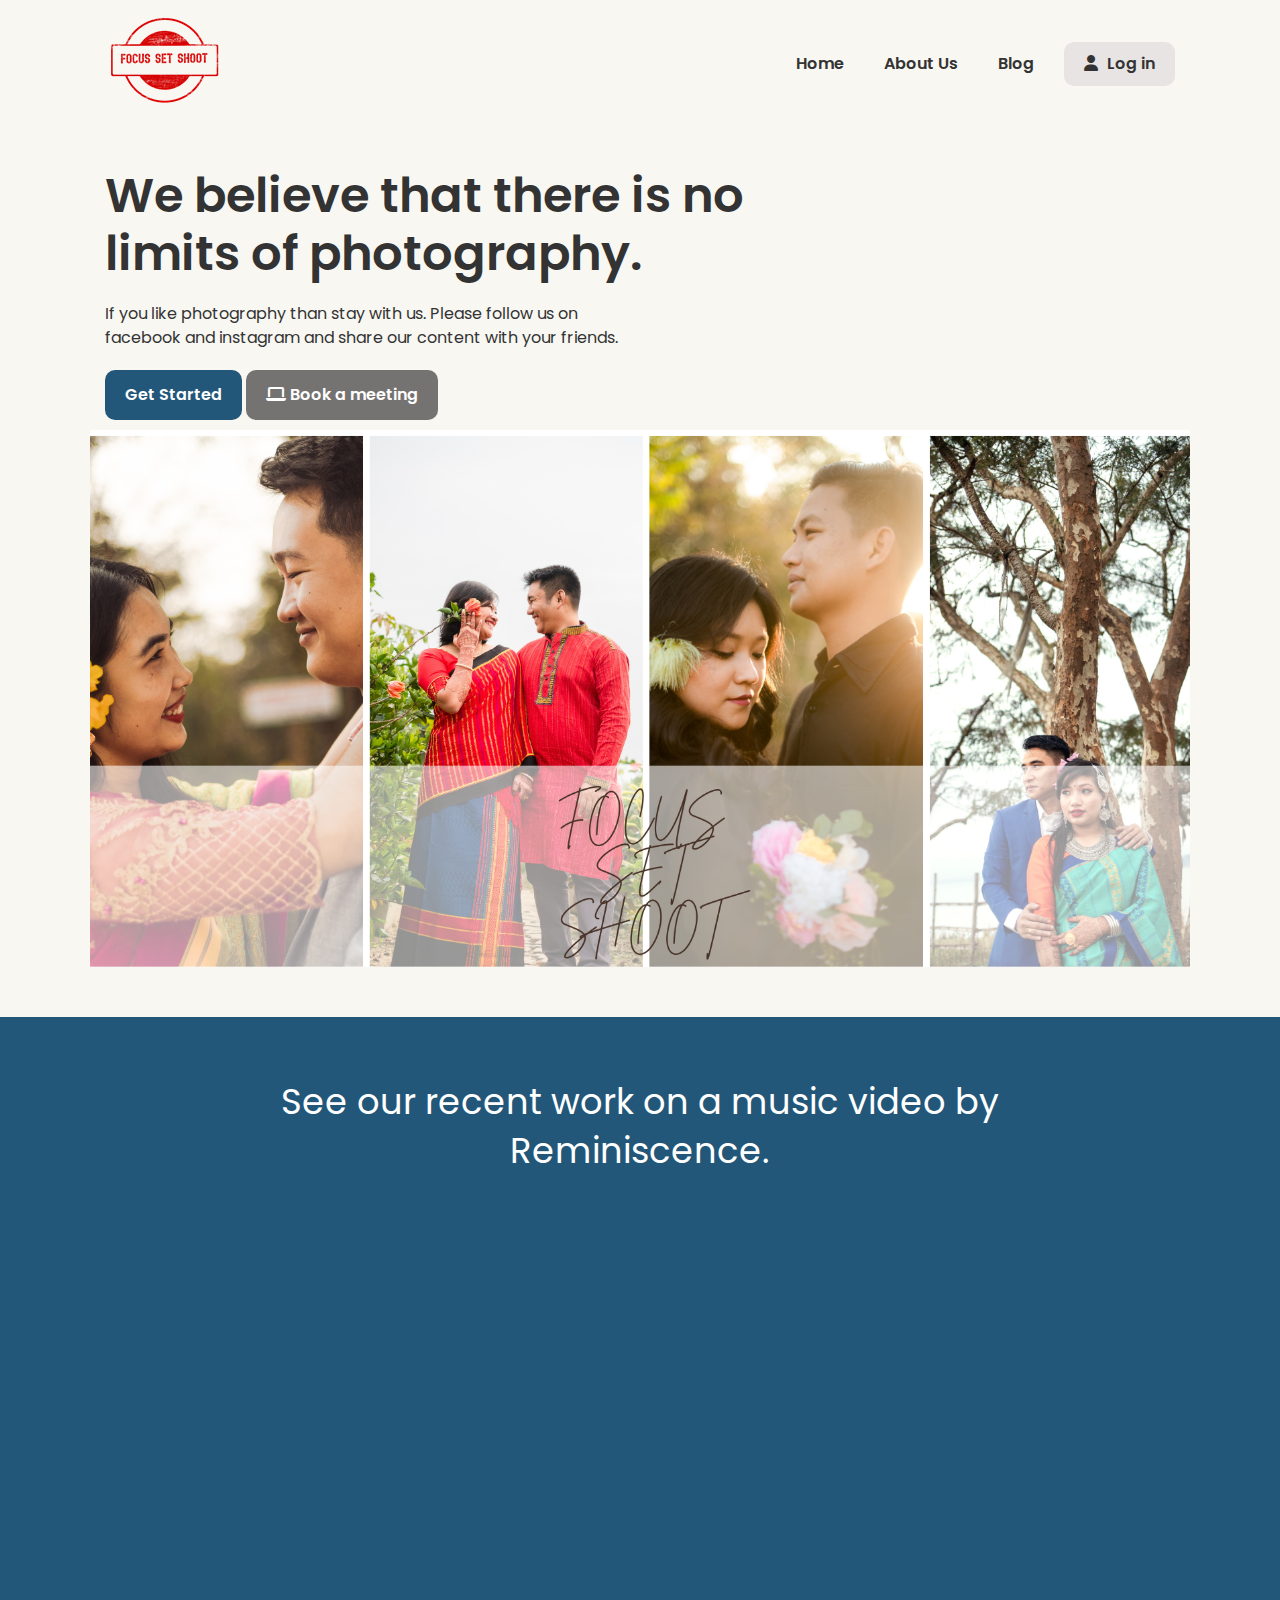
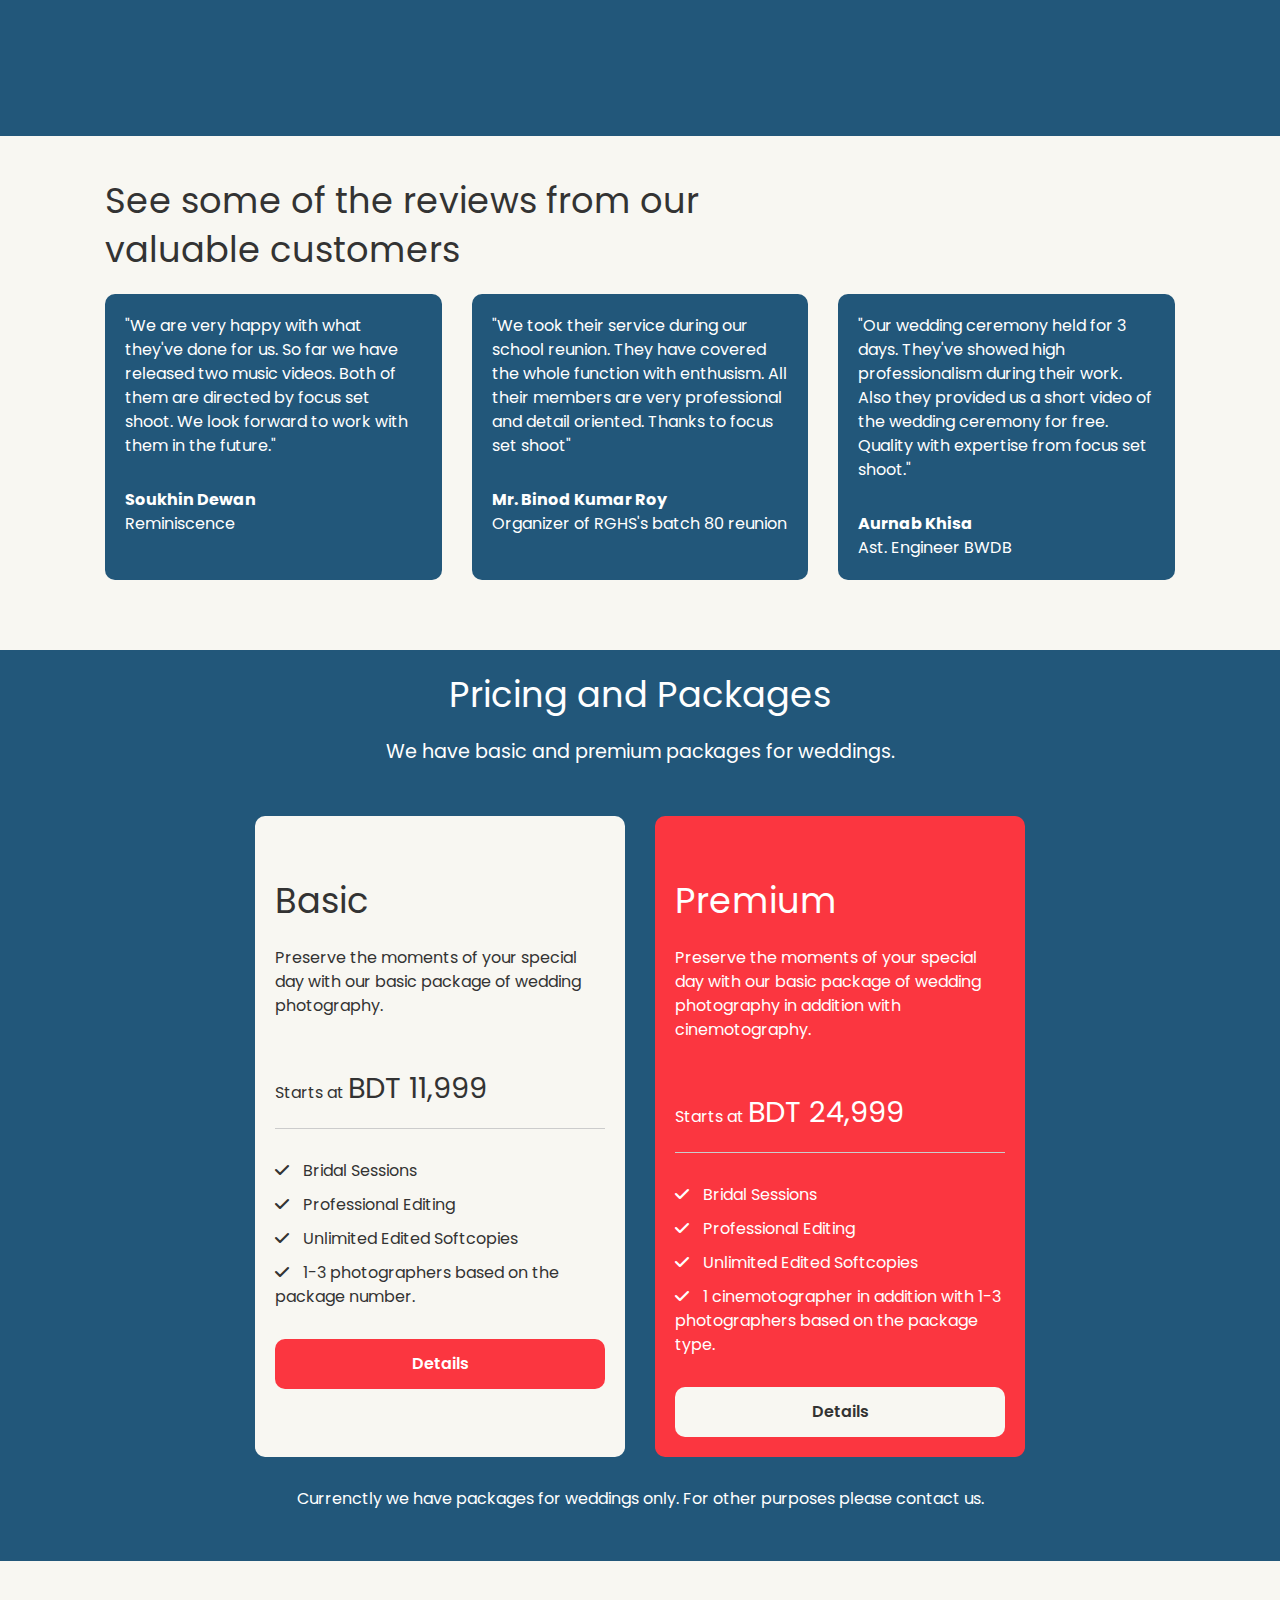
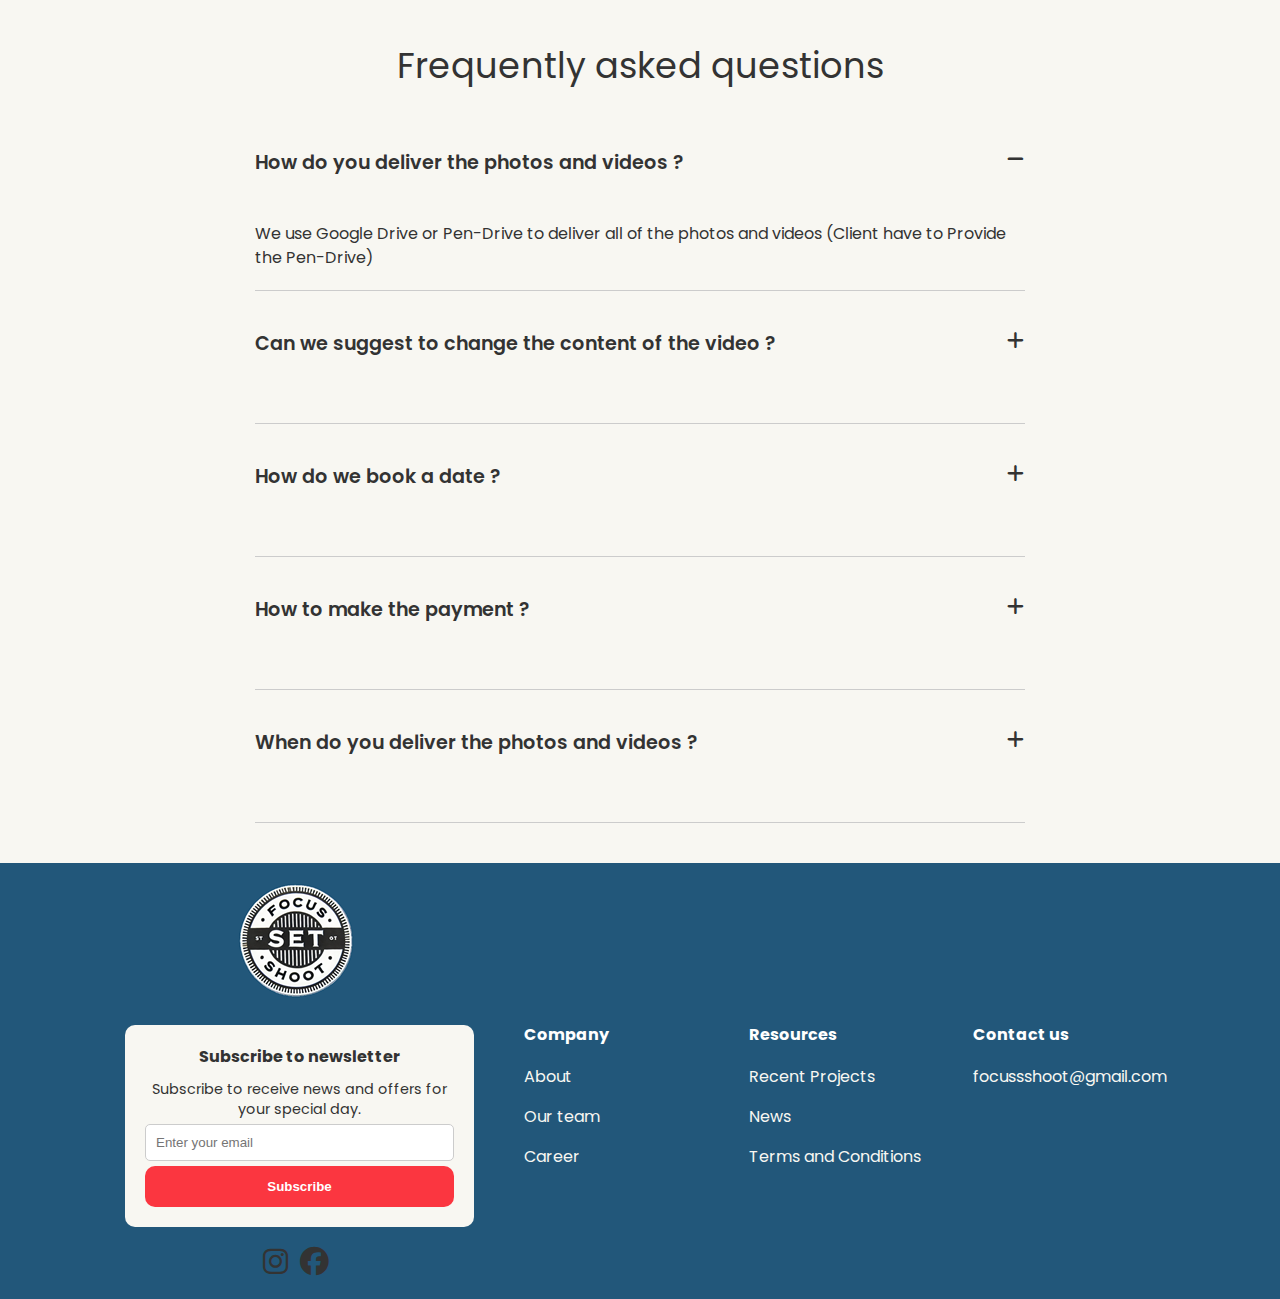
==== commit d3b03435: "terms and condition age added with simple html and css" ====
--- a/MyProject/index.html
+++ b/MyProject/index.html
@@ -41,7 +41,7 @@
               <a href="#">About Us</a>
             </li>
             <li>
-              <a href="#">Blog</a>
+              <a href="blog.html">Blog</a>
             </li>
 
             <li>
@@ -71,7 +71,7 @@
               <a href="#">About Us</a>
             </li>
             <li>
-              <a href="#">Blog</a>
+              <a href="blog.html">Blog</a>
             </li>
 
             <li>
@@ -96,7 +96,7 @@
           </h1>
 
           <p class="hero-text">
-            If you like photography than stay with us. Please hit like to the page and share it with your friends.
+            If you like photography than stay with us. Please follow us on facebook and instagram and share our content with your friends.
           </p>
 
           <div class="hero-buttons">
@@ -377,7 +377,7 @@
             <ul>
               <li><a href="#">Recent Projects</a></li>
               <li><a href="#">News</a></li>
-              <li><a href="#">Terms and Conditions</a></li>
+              <li><a href="tnc.html">Terms and Conditions</a></li>
             </ul>
           </div>
 
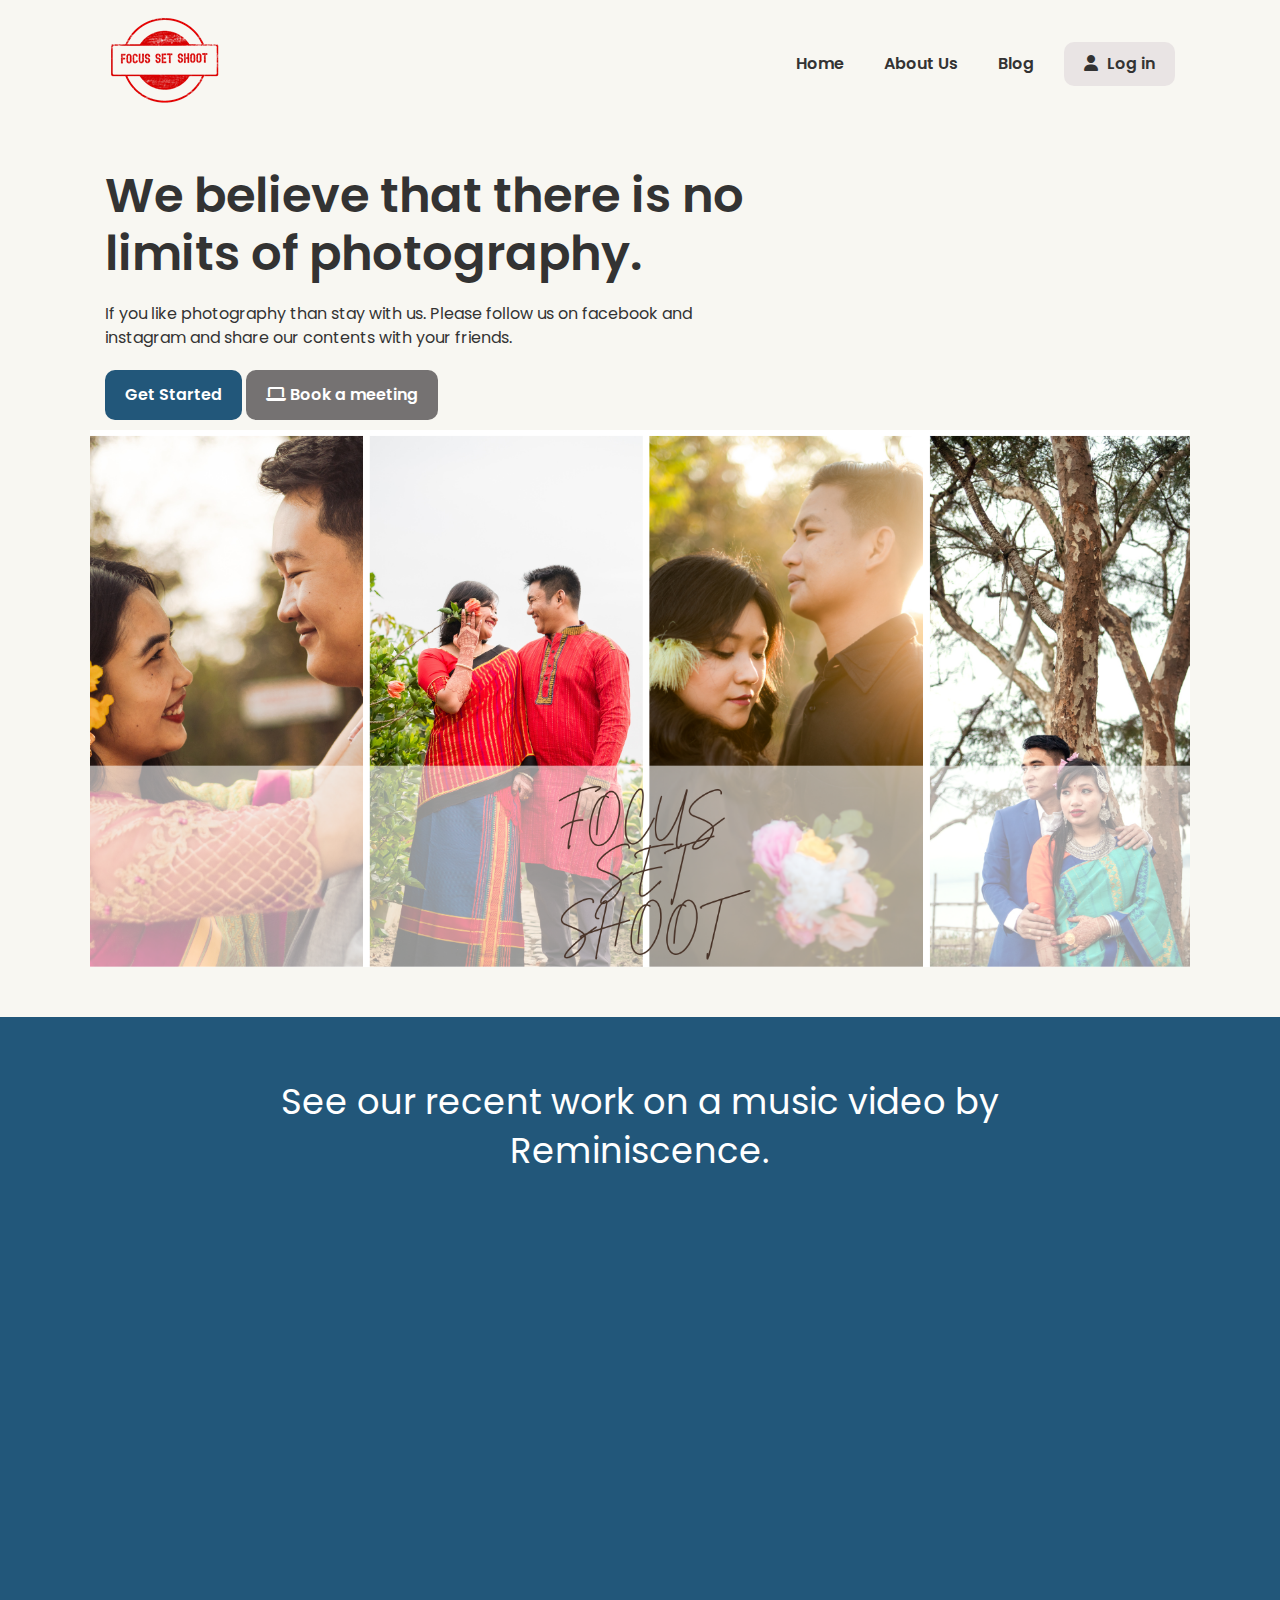
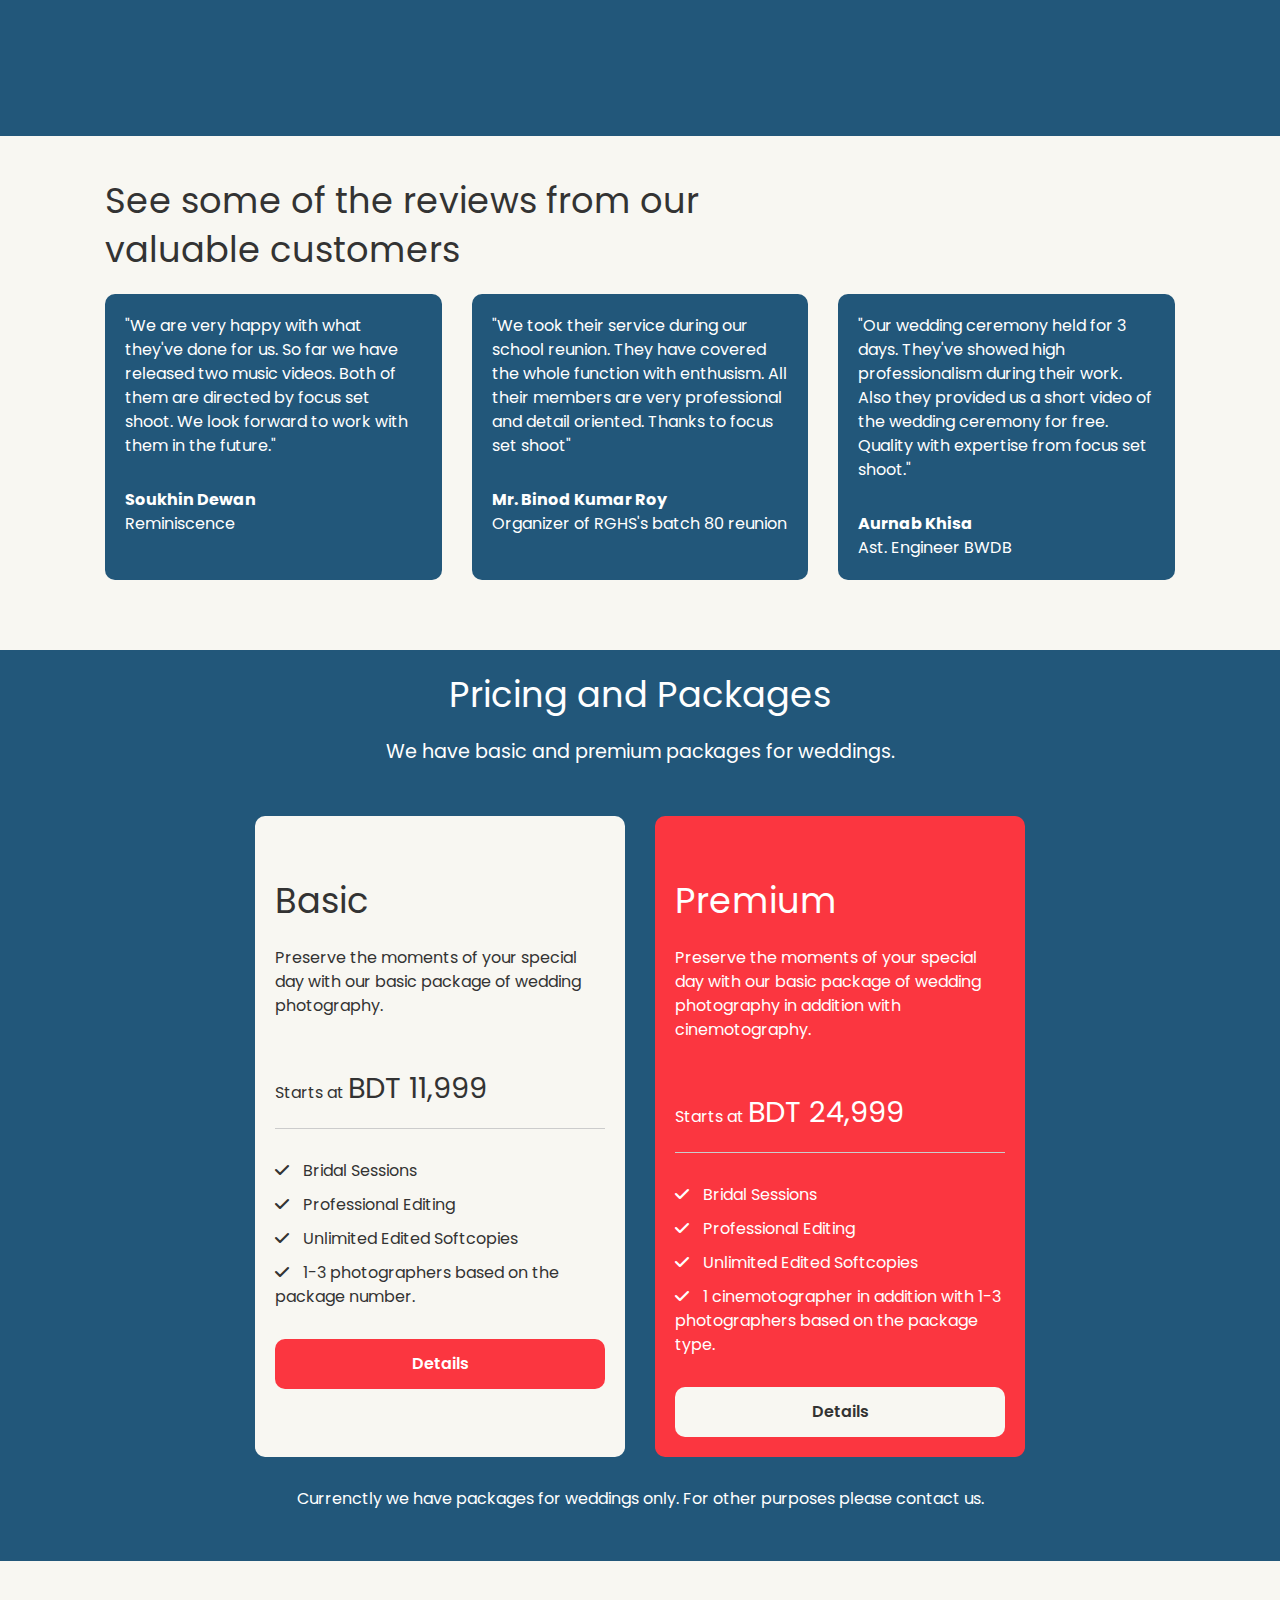
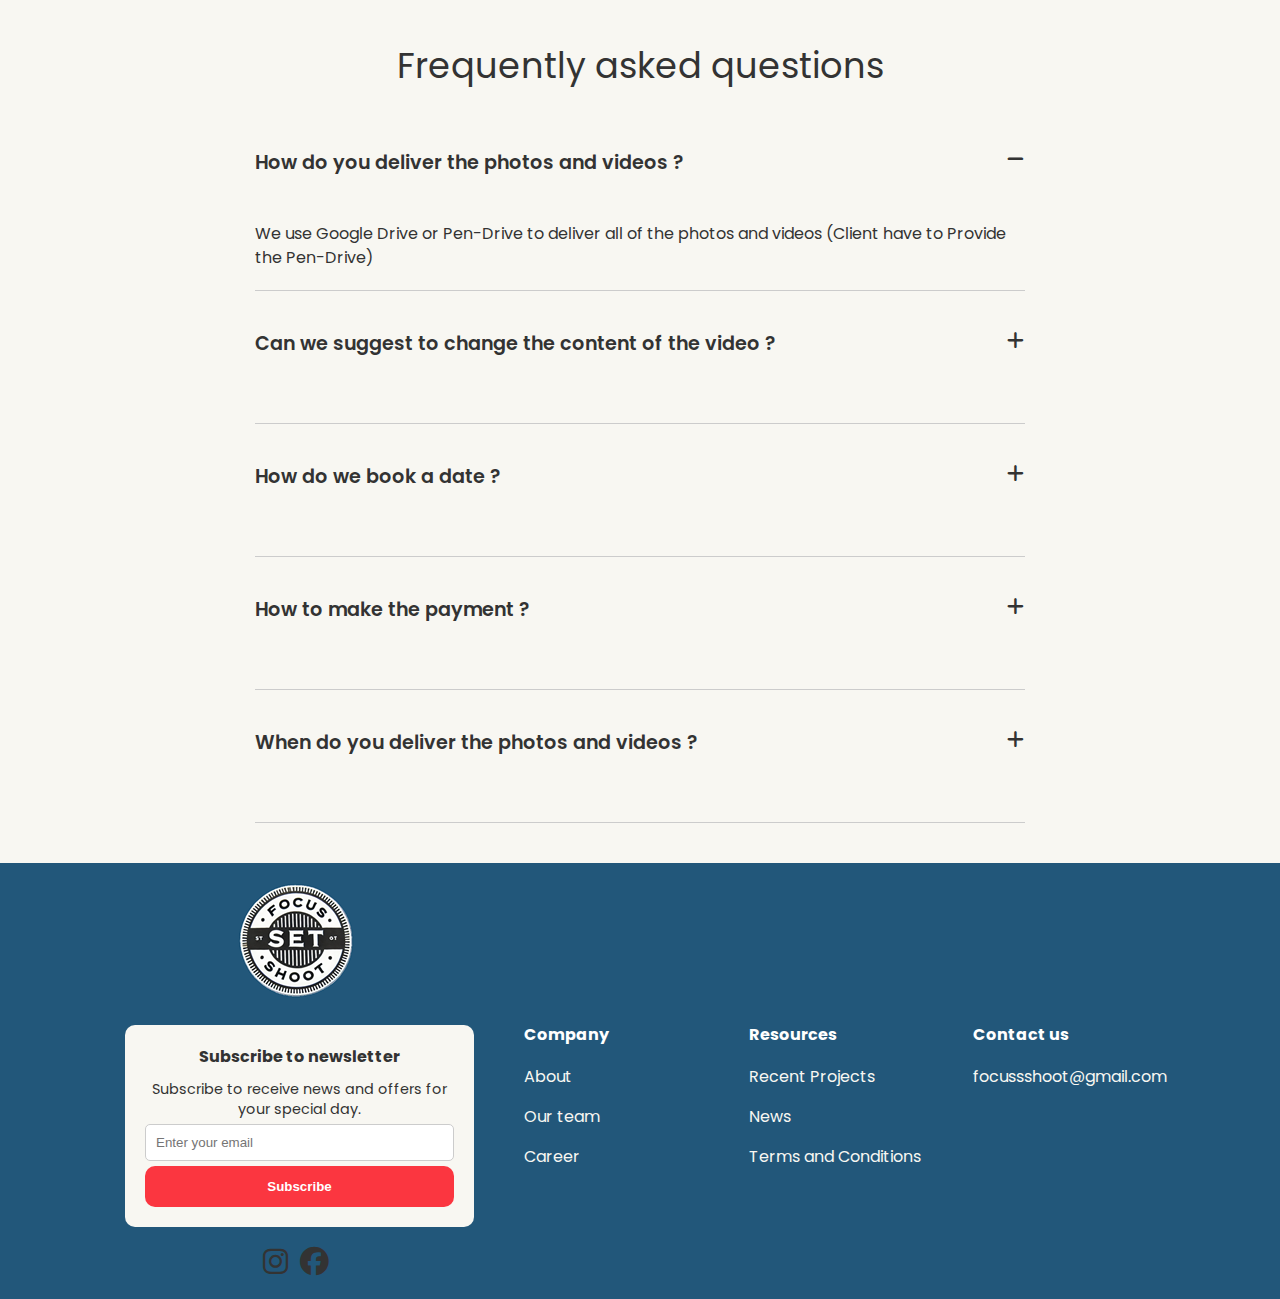
==== commit 3cefc639: "fixed some minor bugs" ====
--- a/MyProject/index.html
+++ b/MyProject/index.html
@@ -96,7 +96,7 @@
           </h1>
 
           <p class="hero-text">
-            If you like photography than stay with us. Please follow us on facebook and instagram and share our content with your friends.
+            If you like photography than stay with us. Please follow us on facebook and instagram and share our contents with your friends.
           </p>
 
           <div class="hero-buttons">
--- a/MyProject/CSS/style.css
+++ b/MyProject/CSS/style.css
@@ -93,7 +93,7 @@
 }
 
 .hero .hero-text {
-    width: 70%;
+    width: 80%;
     margin-bottom: 20px;
 }
 
